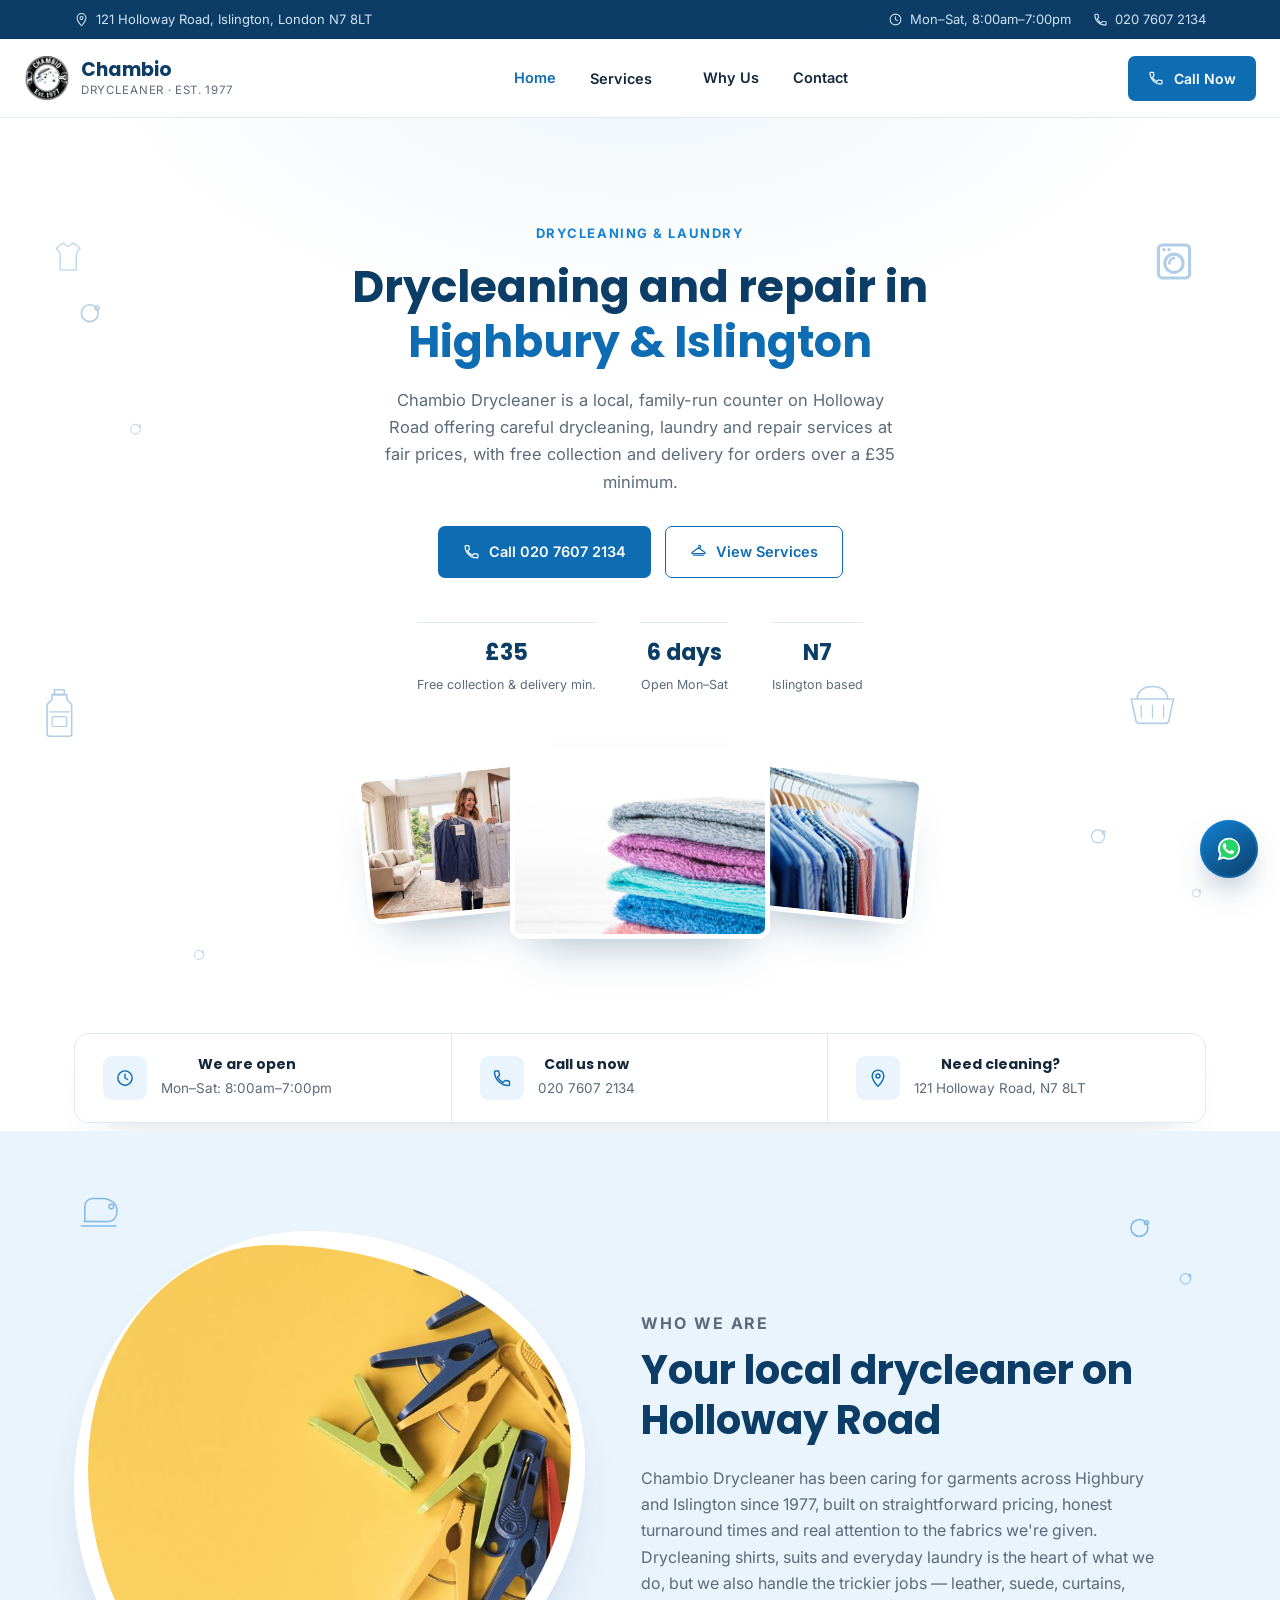
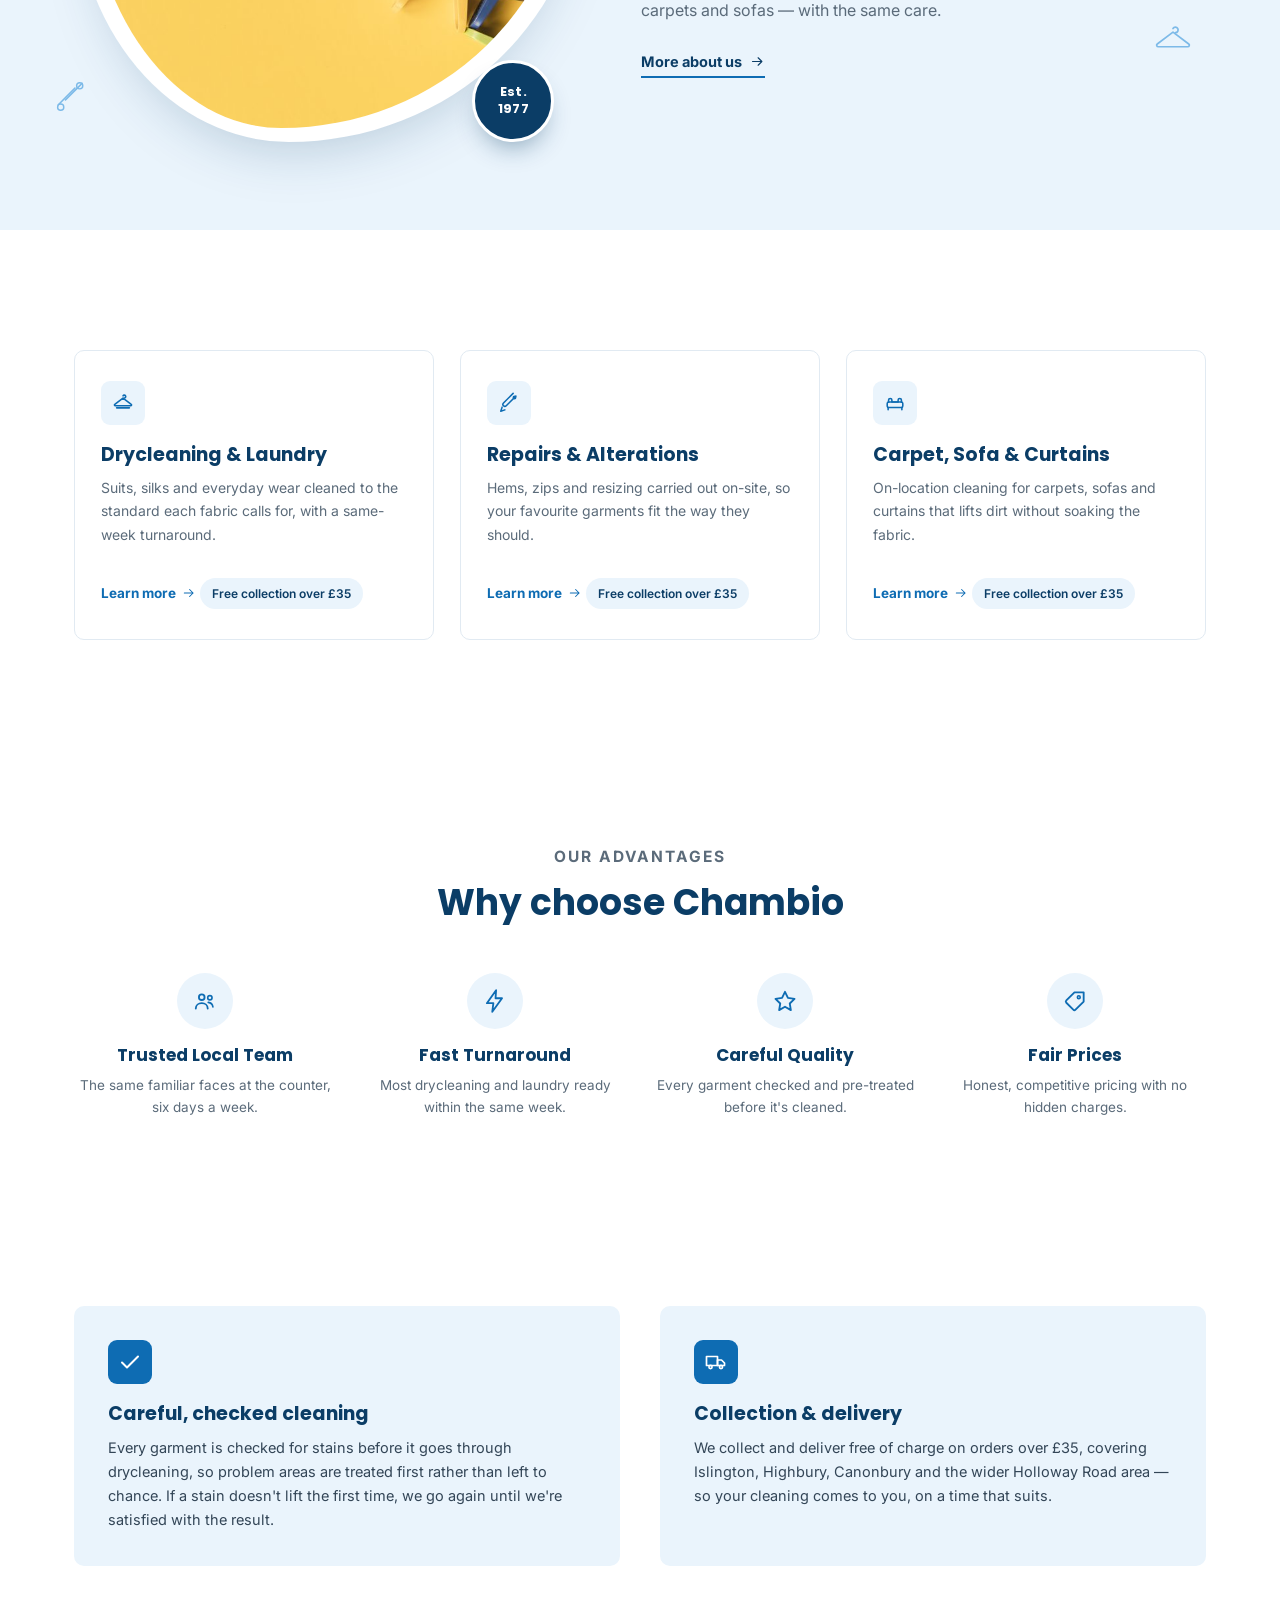
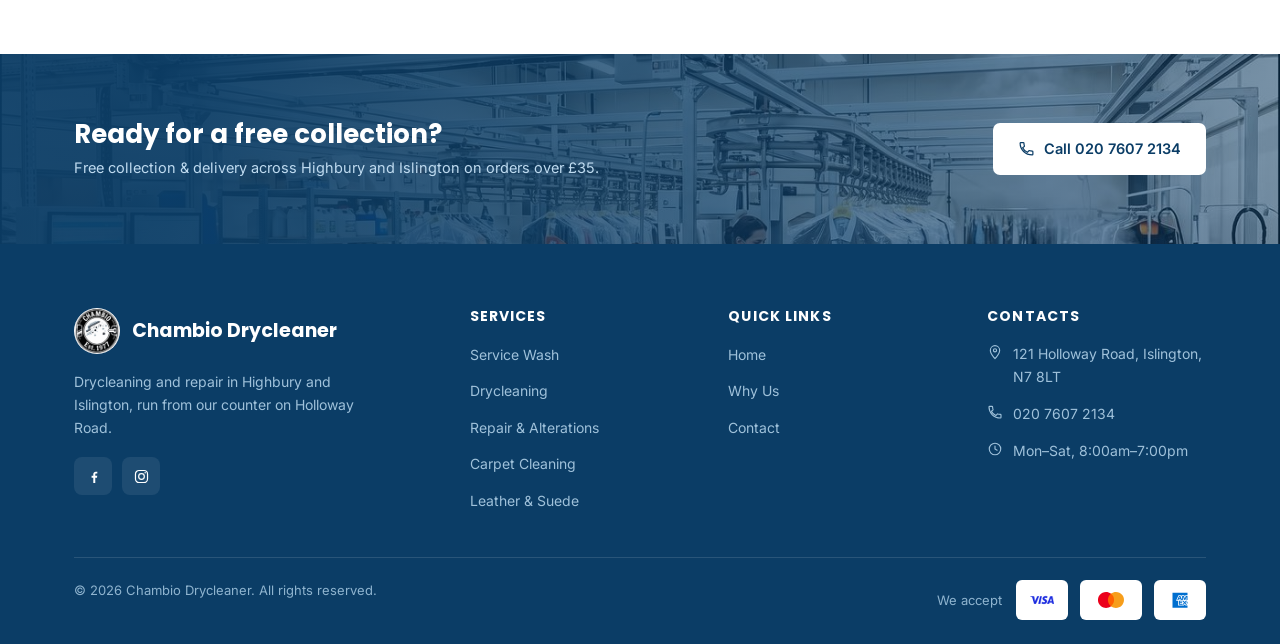
==== index.html @ b4e9386e "Add files via upload" ====
<!DOCTYPE html>
<html lang="en">
<head>
<meta charset="UTF-8">
<meta name="viewport" content="width=device-width, initial-scale=1.0">
<title>Chambio Drycleaner | Drycleaning &amp; Repair in Highbury &amp; Islington</title>
<meta name="description" content="Chambio Drycleaner, 121 Holloway Road, Islington N7. Service wash, drycleaning, repairs, carpet, sofa, curtain, leather &amp; suede cleaning. Free collection &amp; delivery over &pound;35.">
<link rel="canonical" href="index.html">
<link rel="icon" type="image/x-icon" href="favicon.ico">
<link rel="icon" type="image/png" sizes="32x32" href="favicon-32x32.png">
<link rel="icon" type="image/png" sizes="16x16" href="favicon-16x16.png">
<link rel="apple-touch-icon" sizes="180x180" href="apple-touch-icon.png">
<link rel="preconnect" href="https://fonts.googleapis.com">
<link rel="preconnect" href="https://fonts.gstatic.com" crossorigin>
<link href="https://fonts.googleapis.com/css2?family=Poppins:wght@500;600;700&family=Inter:wght@400;500;600;700&display=swap" rel="stylesheet">
<link rel="stylesheet" href="style.css">
</head>
<body>

<!-- Icon sprite definitions -->
<svg width="0" height="0" style="position:absolute">
  <defs>
    <symbol id="ic-phone" viewBox="0 0 24 24"><path d="M6.6 10.8c1.4 2.8 3.8 5.2 6.6 6.6l2.2-2.2c.3-.3.7-.4 1-.2 1.1.4 2.3.6 3.6.6.6 0 1 .4 1 1V20c0 .6-.4 1-1 1C10.4 21 3 13.6 3 4.6c0-.6.4-1 1-1h3.4c.6 0 1 .4 1 1 0 1.3.2 2.5.6 3.6.1.4 0 .8-.2 1L6.6 10.8z" fill="none" stroke="currentColor" stroke-width="1.7" stroke-linejoin="round"/></symbol>
    <symbol id="ic-pin" viewBox="0 0 24 24"><path d="M12 22s7-7.4 7-12.5A7 7 0 0 0 5 9.5C5 14.6 12 22 12 22z" fill="none" stroke="currentColor" stroke-width="1.7" stroke-linejoin="round"/><circle cx="12" cy="9.5" r="2.4" fill="none" stroke="currentColor" stroke-width="1.7"/></symbol>
    <symbol id="ic-clock" viewBox="0 0 24 24"><circle cx="12" cy="12" r="8.6" fill="none" stroke="currentColor" stroke-width="1.7"/><path d="M12 7.5V12l3.2 1.8" fill="none" stroke="currentColor" stroke-width="1.7" stroke-linecap="round" stroke-linejoin="round"/></symbol>
    <symbol id="ic-truck" viewBox="0 0 24 24"><path d="M2.5 6.5h11v9h-11z" fill="none" stroke="currentColor" stroke-width="1.7" stroke-linejoin="round"/><path d="M13.5 10h4l3 3v2.5h-7V10z" fill="none" stroke="currentColor" stroke-width="1.7" stroke-linejoin="round"/><circle cx="6.5" cy="17" r="1.6" fill="none" stroke="currentColor" stroke-width="1.6"/><circle cx="17" cy="17" r="1.6" fill="none" stroke="currentColor" stroke-width="1.6"/></symbol>
    <symbol id="ic-hanger" viewBox="0 0 24 24"><path d="M12 4.2a1.6 1.6 0 1 1 1.4 2.4" fill="none" stroke="currentColor" stroke-width="1.7" stroke-linecap="round"/><path d="M12 6.6 3 13.5c-.7.5-.3 1.6.6 1.6h16.8c.9 0 1.3-1.1.6-1.6L12 6.6z" fill="none" stroke="currentColor" stroke-width="1.7" stroke-linejoin="round"/><path d="M5 17.3h14" stroke="currentColor" stroke-width="1.7" stroke-linecap="round"/></symbol>
    <symbol id="ic-washer" viewBox="0 0 24 24"><rect x="3.5" y="3" width="17" height="18" rx="2.2" fill="none" stroke="currentColor" stroke-width="1.7"/><circle cx="12" cy="13" r="5" fill="none" stroke="currentColor" stroke-width="1.7"/><path d="M9.5 13c0-1.6 1.2-2.8 2.5-2.8" fill="none" stroke="currentColor" stroke-width="1.5" stroke-linecap="round"/><circle cx="6.5" cy="5.6" r=".9" fill="currentColor"/><circle cx="9.3" cy="5.6" r=".9" fill="currentColor"/></symbol>
    <symbol id="ic-needle" viewBox="0 0 24 24"><path d="M19.5 4.5 9 15a2.1 2.1 0 1 1-3-3L16.5 1.5" fill="none" stroke="currentColor" stroke-width="1.7" stroke-linecap="round" stroke-linejoin="round"/><circle cx="18" cy="6" r="1.4" fill="none" stroke="currentColor" stroke-width="1.5"/><path d="M4.5 16.5 3 21l4.5-1.5" fill="none" stroke="currentColor" stroke-width="1.7" stroke-linecap="round" stroke-linejoin="round"/></symbol>
    <symbol id="ic-carpet" viewBox="0 0 24 24"><rect x="3" y="4.5" width="18" height="15" rx="1.5" fill="none" stroke="currentColor" stroke-width="1.7"/><rect x="6" y="7.5" width="12" height="9" rx="1" fill="none" stroke="currentColor" stroke-width="1.4"/><path d="M9 10.5h6M9 13.5h6" stroke="currentColor" stroke-width="1.3" stroke-linecap="round"/></symbol>
    <symbol id="ic-sofa" viewBox="0 0 24 24"><path d="M5 12V8.8a1.8 1.8 0 0 1 3.6 0V11h6.8V8.8a1.8 1.8 0 0 1 3.6 0V12" fill="none" stroke="currentColor" stroke-width="1.7" stroke-linejoin="round"/><rect x="3.5" y="11" width="17" height="6" rx="1.6" fill="none" stroke="currentColor" stroke-width="1.7"/><path d="M4.5 17v2.3M19.5 17v2.3" stroke="currentColor" stroke-width="1.7" stroke-linecap="round"/></symbol>
    <symbol id="ic-jacket" viewBox="0 0 24 24"><path d="M9 3.5 12 5l3-1.5 4 3-2 2.5V20H8V9L6 6.5l3-3z" fill="none" stroke="currentColor" stroke-width="1.7" stroke-linejoin="round"/><path d="M12 5v15" stroke="currentColor" stroke-width="1.3"/></symbol>
    <symbol id="ic-team" viewBox="0 0 24 24"><circle cx="9" cy="8.5" r="2.6" fill="none" stroke="currentColor" stroke-width="1.7"/><path d="M3.5 19c0-3 2.5-5 5.5-5s5.5 2 5.5 5" fill="none" stroke="currentColor" stroke-width="1.7" stroke-linecap="round"/><circle cx="16.5" cy="9" r="2" fill="none" stroke="currentColor" stroke-width="1.5"/><path d="M15 13.3c2.4.3 4 1.9 4.3 4.2" fill="none" stroke="currentColor" stroke-width="1.5" stroke-linecap="round"/></symbol>
    <symbol id="ic-bolt" viewBox="0 0 24 24"><path d="M13 2 4.5 14h6l-1 8L18.5 9.5h-6L13 2z" fill="none" stroke="currentColor" stroke-width="1.7" stroke-linejoin="round"/></symbol>
    <symbol id="ic-star" viewBox="0 0 24 24"><path d="M12 3.5l2.7 5.6 6.1.9-4.4 4.3 1 6.1L12 17.3l-5.4 3.1 1-6.1-4.4-4.3 6.1-.9L12 3.5z" fill="none" stroke="currentColor" stroke-width="1.7" stroke-linejoin="round"/></symbol>
    <symbol id="ic-tag" viewBox="0 0 24 24"><path d="M20 12.5 12.5 20a1.5 1.5 0 0 1-2.1 0l-6.4-6.4a1.5 1.5 0 0 1 0-2.1L11.5 4H20v8.5z" fill="none" stroke="currentColor" stroke-width="1.7" stroke-linejoin="round"/><circle cx="15.5" cy="8.5" r="1.3" fill="none" stroke="currentColor" stroke-width="1.5"/></symbol>
    <symbol id="ic-mail" viewBox="0 0 24 24"><rect x="3" y="5" width="18" height="14" rx="2" fill="none" stroke="currentColor" stroke-width="1.7"/><path d="M4 6.5l8 6.5 8-6.5" fill="none" stroke="currentColor" stroke-width="1.7" stroke-linejoin="round"/></symbol>
    <symbol id="ic-fb" viewBox="0 0 24 24"><path d="M14.5 21v-7.2h2.4l.4-2.8h-2.8V9.2c0-.8.2-1.4 1.4-1.4h1.5V5.3c-.3 0-1.1-.1-2.1-.1-2.1 0-3.6 1.3-3.6 3.7v2.1H9.3v2.8h2.4V21h2.8z" fill="currentColor"/></symbol>
    <symbol id="ic-ig" viewBox="0 0 24 24"><rect x="3.5" y="3.5" width="17" height="17" rx="5" fill="none" stroke="currentColor" stroke-width="1.7"/><circle cx="12" cy="12" r="4" fill="none" stroke="currentColor" stroke-width="1.7"/><circle cx="17.2" cy="6.8" r="1.1" fill="currentColor"/></symbol>
    <symbol id="ic-check" viewBox="0 0 24 24"><path d="M4 12.5l5 5 11-11" fill="none" stroke="currentColor" stroke-width="2" stroke-linecap="round" stroke-linejoin="round"/></symbol>
    <symbol id="ic-arrow" viewBox="0 0 24 24"><path d="M4 12h15M13 6l6 6-6 6" fill="none" stroke="currentColor" stroke-width="1.8" stroke-linecap="round" stroke-linejoin="round"/></symbol>
    <symbol id="ic-card" viewBox="0 0 24 24"><rect x="2.5" y="5.5" width="19" height="13" rx="2" fill="none" stroke="currentColor" stroke-width="1.7"/><path d="M2.5 9.5h19" stroke="currentColor" stroke-width="1.7"/></symbol>
    <symbol id="doodle-iron" viewBox="0 0 40 40"><path d="M6 30h22c4 0 7-4 7-9 0-6-5-11-13-11H14c-4 0-7 3-7 7v13z" fill="none" stroke="currentColor" stroke-width="1.3"/><circle cx="30" cy="17" r="2" fill="none" stroke="currentColor" stroke-width="1.3"/><path d="M4 34h30" stroke="currentColor" stroke-width="1.3" stroke-linecap="round"/></symbol>
    <symbol id="doodle-bubble" viewBox="0 0 20 20"><circle cx="10" cy="10" r="6.5" fill="none" stroke="currentColor" stroke-width="1.2"/><circle cx="15.5" cy="6" r="1.6" fill="none" stroke="currentColor" stroke-width="1.1"/></symbol>
    <symbol id="doodle-hanger" viewBox="0 0 32 32"><path d="M16 6.2a2.1 2.1 0 1 1 1.9 3.2" fill="none" stroke="currentColor" stroke-width="1.3" stroke-linecap="round"/><path d="M16 9 4 18c-.9.7-.4 2.1.8 2.1h22.4c1.2 0 1.7-1.4.8-2.1L16 9z" fill="none" stroke="currentColor" stroke-width="1.3" stroke-linejoin="round"/></symbol>
    <symbol id="doodle-scissor" viewBox="0 0 32 32"><path d="M26 6 12 20" fill="none" stroke="currentColor" stroke-width="1.3" stroke-linecap="round"/><path d="M6 24 20 10" fill="none" stroke="currentColor" stroke-width="1.3" stroke-linecap="round"/><circle cx="8" cy="26" r="2.6" fill="none" stroke="currentColor" stroke-width="1.2"/><circle cx="24" cy="8" r="2.6" fill="none" stroke="currentColor" stroke-width="1.2"/></symbol>
    <symbol id="doodle-detergent" viewBox="0 0 34 44"><path d="M11 8h12v4l4 4v24a2 2 0 0 1-2 2H9a2 2 0 0 1-2-2V16l4-4V8z" fill="none" stroke="currentColor" stroke-width="1.3" stroke-linejoin="round"/><path d="M13 4h8v4h-8z" fill="none" stroke="currentColor" stroke-width="1.3" stroke-linejoin="round"/><path d="M9 22h16" stroke="currentColor" stroke-width="1" stroke-linecap="round"/><rect x="11" y="26" width="12" height="8" rx="1.4" fill="none" stroke="currentColor" stroke-width="1"/></symbol>
    <symbol id="doodle-basket" viewBox="0 0 44 34"><path d="M4 12h36l-4 18.4a3 3 0 0 1-3 2.4H11a3 3 0 0 1-3-2.4L4 12z" fill="none" stroke="currentColor" stroke-width="1.3" stroke-linejoin="round"/><path d="M9 12c0-6.5 5.5-10.5 13-10.5S35 5.5 35 12" fill="none" stroke="currentColor" stroke-width="1.3"/><path d="M12.5 17.5v10.5M22 17.5v10.5M31.5 17.5v10.5" stroke="currentColor" stroke-width="1" stroke-linecap="round"/></symbol>
    <symbol id="doodle-shirt" viewBox="0 0 40 40"><path d="M14 4 20 8.5 26 4 34 10.5 29.5 16.5V36h-19V16.5L6 10.5 14 4z" fill="none" stroke="currentColor" stroke-width="1.3" stroke-linejoin="round"/></symbol>
  </defs>
</svg>

<div class="topbar">
  <div class="wrap">
    <div class="topbar-item">
      <svg width="15" height="15"><use href="#ic-pin"/></svg>
      <span>121 Holloway Road, Islington, London N7 8LT</span>
    </div>
    <div class="topbar-right">
      <div class="topbar-item"><svg width="15" height="15"><use href="#ic-clock"/></svg><span>Mon&ndash;Sat, 8:00am&ndash;7:00pm</span></div>
      <a class="topbar-item" href="tel:02076072134"><svg width="15" height="15"><use href="#ic-phone"/></svg><span>020 7607 2134</span></a>
    </div>
  </div>
</div>

<header>
  <div class="nav">
    <a class="brand" href="index.html">
      <span class="brand-mark"><img src="logo.png" alt="Chambio Drycleaner logo"></span>
      <span class="brand-text">
        <span class="brand-name" style="display:block;">Chambio</span>
        <span class="brand-sub">DRYCLEANER &middot; EST. 1977</span>
      </span>
    </a>

    <nav class="menu" id="navMenu">
      <a href="index.html" class="active">Home</a>
      <div class="dropdown">
        <button type="button" aria-expanded="false">Services <svg width="12" height="12"><use href="#ic-arrow" transform="rotate(90 12 12)"/></svg></button>
        <div class="dropdown-menu">
          <a href="services.html#service-wash">Service Wash</a>
          <a href="services.html#drycleaning">Drycleaning</a>
          <a href="services.html#repair-alterations">Repair &amp; Alterations</a>
          <a href="services.html#carpet-cleaning">Carpet Cleaning</a>
          <a href="services.html#sofa-curtain">Sofa &amp; Curtain Cleaning</a>
          <a href="services.html#leather-suede">Leather &amp; Suede</a>
        </div>
      </div>
      <a href="about.html">Why Us</a>
      <a href="contact.html">Contact</a>
    </nav>

    <a class="header-cta" href="tel:02076072134">
      <svg width="16" height="16"><use href="#ic-phone"/></svg>
      Call Now
    </a>
    <button class="burger" id="burger" aria-label="Toggle menu" aria-expanded="false">
      <svg width="26" height="26"><use href="#ic-arrow" transform="rotate(90 12 12)"/></svg>
    </button>
  </div>
</header>

<main id="top">

  <!-- HERO -->
  <section class="hero" id="heroSection">
    <svg class="hero-doodles" width="100%" height="100%" xmlns="http://www.w3.org/2000/svg">
      <use href="#doodle-bubble" x="6%" y="18%" width="26" height="26"/>
      <use href="#doodle-bubble" x="10%" y="30%" width="15" height="15"/>
      <use href="#doodle-detergent" x="3%" y="56%" width="42" height="54"/>
      <use href="#ic-washer" x="90%" y="12%" width="44" height="44"/>
      <use href="#doodle-basket" x="88%" y="56%" width="52" height="40"/>
      <use href="#doodle-shirt" x="4%" y="12%" width="34" height="34"/>
      <use href="#doodle-bubble" x="85%" y="70%" width="20" height="20"/>
      <use href="#doodle-bubble" x="93%" y="76%" width="12" height="12"/>
      <use href="#doodle-bubble" x="15%" y="82%" width="14" height="14"/>
    </svg>
    <div class="bubble-layer" id="bubbleLayer"></div>
    <div class="wrap">
      <div class="hero-center">
        <p class="eyebrow">Drycleaning &amp; Laundry</p>
        <h1>Drycleaning and repair in <span>Highbury &amp; Islington</span></h1>
        <p class="lead">Chambio Drycleaner is a local, family-run counter on Holloway Road offering careful drycleaning, laundry and repair services at fair prices, with free collection and delivery for orders over a &pound;35 minimum.</p>
        <div class="hero-ctas">
          <a class="btn btn-primary" href="tel:02076072134"><svg width="17" height="17"><use href="#ic-phone"/></svg>Call 020 7607 2134</a>
          <a class="btn btn-outline" href="services.html"><svg width="17" height="17"><use href="#ic-hanger"/></svg>View Services</a>
        </div>
        <div class="hero-stat-row">
          <div class="hero-stat"><b>&pound;35</b><span>Free collection &amp; delivery min.</span></div>
          <div class="hero-stat"><b>6 days</b><span>Open Mon&ndash;Sat</span></div>
          <div class="hero-stat"><b>N7</b><span>Islington based</span></div>
        </div>
      </div>

      <div class="hero-photo-strip">
        <div class="hero-photo small"><img src="doorstep-delivery.jpg" alt="Freshly pressed garments delivered to a customer's door" loading="lazy"></div>
        <div class="hero-photo main"><img src="towels-fresh.jpg" alt="Freshly cleaned towels, folded and ready for delivery" loading="eager"></div>
        <div class="hero-photo small"><img src="shirts-rack.jpg" alt="Pressed shirts hanging after drycleaning" loading="lazy"></div>
      </div>

      <div class="info-strip">
        <div class="info-item">
          <span class="info-icon"><svg width="20" height="20"><use href="#ic-clock"/></svg></span>
          <div><h4>We are open</h4><p>Mon&ndash;Sat: 8:00am&ndash;7:00pm</p></div>
        </div>
        <div class="info-item">
          <span class="info-icon"><svg width="20" height="20"><use href="#ic-phone"/></svg></span>
          <div><h4>Call us now</h4><p><a href="tel:02076072134">020 7607 2134</a></p></div>
        </div>
        <div class="info-item">
          <span class="info-icon"><svg width="20" height="20"><use href="#ic-pin"/></svg></span>
          <div><h4>Need cleaning?</h4><p>121 Holloway Road, N7 8LT</p></div>
        </div>
      </div>
    </div>
  </section>

  <!-- WHO WE ARE -->
  <section class="about">
    <svg class="about-doodles" width="100%" height="100%" xmlns="http://www.w3.org/2000/svg" style="color:var(--blue-mid);">
      <use href="#doodle-iron" x="6%" y="8%" width="46" height="46"/>
      <use href="#doodle-bubble" x="88%" y="12%" width="26" height="26"/>
      <use href="#doodle-bubble" x="92%" y="20%" width="16" height="16"/>
      <use href="#doodle-hanger" x="90%" y="70%" width="42" height="42"/>
      <use href="#doodle-scissor" x="4%" y="78%" width="38" height="38"/>
      <use href="#doodle-bubble" x="10%" y="55%" width="14" height="14"/>
    </svg>
    <div class="wrap">
      <div class="about-grid">
        <div class="about-blob">
          <img src="clothespins.jpg" alt="Freshly pressed shirts on hangers at Chambio Drycleaner" loading="lazy">
          <span class="est-badge">Est.<br>1977</span>
        </div>
        <div class="about-copy">
          <p class="eyebrow">Who We Are</p>
          <h2>Your local drycleaner on Holloway Road</h2>
          <p>Chambio Drycleaner has been caring for garments across Highbury and Islington since 1977, built on straightforward pricing, honest turnaround times and real attention to the fabrics we're given. Drycleaning shirts, suits and everyday laundry is the heart of what we do, but we also handle the trickier jobs &mdash; leather, suede, curtains, carpets and sofas &mdash; with the same care.</p>
          <a class="link-arrow" href="about.html">More about us <svg width="15" height="15"><use href="#ic-arrow"/></svg></a>
        </div>
      </div>
    </div>
  </section>

  <!-- FEATURED -->
  <section class="featured" style="padding-top:120px;">
    <div class="wrap">
      <div class="featured-grid">
        <div class="feature-panel">
          <span class="info-icon"><svg width="22" height="22"><use href="#ic-hanger"/></svg></span>
          <h3>Drycleaning &amp; Laundry</h3>
          <p>Suits, silks and everyday wear cleaned to the standard each fabric calls for, with a same-week turnaround.</p>
          <a class="link" href="services.html#drycleaning">Learn more <svg width="14" height="14"><use href="#ic-arrow"/></svg></a>
          <span class="badge">Free collection over &pound;35</span>
        </div>
        <div class="feature-panel">
          <span class="info-icon"><svg width="22" height="22"><use href="#ic-needle"/></svg></span>
          <h3>Repairs &amp; Alterations</h3>
          <p>Hems, zips and resizing carried out on-site, so your favourite garments fit the way they should.</p>
          <a class="link" href="services.html#repair-alterations">Learn more <svg width="14" height="14"><use href="#ic-arrow"/></svg></a>
          <span class="badge">Free collection over &pound;35</span>
        </div>
        <div class="feature-panel">
          <span class="info-icon"><svg width="22" height="22"><use href="#ic-sofa"/></svg></span>
          <h3>Carpet, Sofa &amp; Curtains</h3>
          <p>On-location cleaning for carpets, sofas and curtains that lifts dirt without soaking the fabric.</p>
          <a class="link" href="services.html#carpet-cleaning">Learn more <svg width="14" height="14"><use href="#ic-arrow"/></svg></a>
          <span class="badge">Free collection over &pound;35</span>
        </div>
      </div>
    </div>
  </section>

  <!-- WHY (teaser) -->
  <section id="why">
    <div class="wrap">
      <div class="section-head">
        <p class="eyebrow" style="text-align:center;">Our Advantages</p>
        <h2>Why choose Chambio</h2>
      </div>
      <div class="why-grid">
        <div class="why-item">
          <span class="info-icon"><svg width="26" height="26" style="color:var(--blue);"><use href="#ic-team"/></svg></span>
          <h3>Trusted Local Team</h3>
          <p>The same familiar faces at the counter, six days a week.</p>
        </div>
        <div class="why-item">
          <span class="info-icon"><svg width="26" height="26" style="color:var(--blue);"><use href="#ic-bolt"/></svg></span>
          <h3>Fast Turnaround</h3>
          <p>Most drycleaning and laundry ready within the same week.</p>
        </div>
        <div class="why-item">
          <span class="info-icon"><svg width="26" height="26" style="color:var(--blue);"><use href="#ic-star"/></svg></span>
          <h3>Careful Quality</h3>
          <p>Every garment checked and pre-treated before it's cleaned.</p>
        </div>
        <div class="why-item">
          <span class="info-icon"><svg width="26" height="26" style="color:var(--blue);"><use href="#ic-tag"/></svg></span>
          <h3>Fair Prices</h3>
          <p>Honest, competitive pricing with no hidden charges.</p>
        </div>
      </div>
    </div>
  </section>

  <!-- EXPLAIN -->
  <section class="explain">
    <div class="wrap">
      <div class="explain-grid">
        <div class="explain-card">
          <span class="info-icon"><svg width="24" height="24"><use href="#ic-check"/></svg></span>
          <h3>Careful, checked cleaning</h3>
          <p>Every garment is checked for stains before it goes through drycleaning, so problem areas are treated first rather than left to chance. If a stain doesn't lift the first time, we go again until we're satisfied with the result.</p>
        </div>
        <div class="explain-card">
          <span class="info-icon"><svg width="24" height="24"><use href="#ic-truck"/></svg></span>
          <h3>Collection &amp; delivery</h3>
          <p>We collect and deliver free of charge on orders over &pound;35, covering Islington, Highbury, Canonbury and the wider Holloway Road area &mdash; so your cleaning comes to you, on a time that suits.</p>
        </div>
      </div>
    </div>
  </section>

  <section style="padding:0;">
    <div class="cta-band">
      <div class="bg-photo"></div>
      <div class="bg-overlay"></div>
      <div class="wrap">
        <div>
          <h2>Ready for a free collection?</h2>
          <p>Free collection &amp; delivery across Highbury and Islington on orders over &pound;35.</p>
        </div>
        <a class="btn btn-primary" href="tel:02076072134"><svg width="17" height="17"><use href="#ic-phone"/></svg>Call 020 7607 2134</a>
      </div>
    </div>
  </section>


</main>

<footer>
  <div class="wrap">
    <div class="foot-grid">
      <div>
        <div class="foot-brand">
          <span class="brand-mark"><img src="logo.png" alt="Chambio Drycleaner logo"></span>
          <span class="brand-name">Chambio Drycleaner</span>
        </div>
        <p>Drycleaning and repair in Highbury and Islington, run from our counter on Holloway Road.</p>
        <div class="social-row">
          <a href="#" aria-label="Facebook"><svg width="17" height="17"><use href="#ic-fb"/></svg></a>
          <a href="#" aria-label="Instagram"><svg width="17" height="17"><use href="#ic-ig"/></svg></a>
        </div>
      </div>
      <div>
        <h4>Services</h4>
        <ul>
          <li><a href="services.html#service-wash">Service Wash</a></li>
          <li><a href="services.html#drycleaning">Drycleaning</a></li>
          <li><a href="services.html#repair-alterations">Repair &amp; Alterations</a></li>
          <li><a href="services.html#carpet-cleaning">Carpet Cleaning</a></li>
          <li><a href="services.html#leather-suede">Leather &amp; Suede</a></li>
        </ul>
      </div>
      <div>
        <h4>Quick Links</h4>
        <ul>
          <li><a href="index.html">Home</a></li>
          <li><a href="about.html">Why Us</a></li>
          <li><a href="contact.html">Contact</a></li>
        </ul>
      </div>
      <div>
        <h4>Contacts</h4>
        <div class="foot-contact-row">
          <svg width="16" height="16"><use href="#ic-pin"/></svg>
          <span>121 Holloway Road, Islington, N7 8LT</span>
        </div>
        <div class="foot-contact-row">
          <svg width="16" height="16"><use href="#ic-phone"/></svg>
          <span>020 7607 2134</span>
        </div>
        <div class="foot-contact-row">
          <svg width="16" height="16"><use href="#ic-clock"/></svg>
          <span>Mon&ndash;Sat, 8:00am&ndash;7:00pm</span>
        </div>
      </div>
    </div>
    <div class="foot-bottom">
      <span>&copy; <span id="year"></span> Chambio Drycleaner. All rights reserved.</span>
      <div class="cards-accepted">
        <span class="label">We accept</span>
        <span class="card-logo"><img src="visa.png" alt="Visa"></span>
        <span class="card-logo"><img src="mastercard.svg" alt="Mastercard"></span>
        <span class="card-logo"><img src="amex.svg" alt="American Express"></span>
      </div>
    </div>
  </div>
</footer>

<script>
  document.getElementById('year').textContent = new Date().getFullYear();

  const burger = document.getElementById('burger');
  const navMenu = document.getElementById('navMenu');
  burger.addEventListener('click', () => {
    const isOpen = navMenu.classList.toggle('open');
    burger.setAttribute('aria-expanded', isOpen);
  });

  document.querySelectorAll('.dropdown > button').forEach(btn => {
    btn.addEventListener('click', () => {
      const parent = btn.closest('.dropdown');
      const isOpen = parent.classList.toggle('open');
      btn.setAttribute('aria-expanded', isOpen);
    });
  });

  navMenu.querySelectorAll('a').forEach(a => a.addEventListener('click', () => {
    navMenu.classList.remove('open');
    burger.setAttribute('aria-expanded', false);
  }));
</script>

<div class="wa-widget">
  <span class="wa-tooltip">Chat with us on WhatsApp</span>
  <a class="wa-btn" href="https://wa.me/447863146738" target="_blank" rel="noopener" aria-label="Chat with Chambio Drycleaners on WhatsApp">
    <svg viewBox="0 0 32 32" fill="none" xmlns="http://www.w3.org/2000/svg">
      <path d="M16.004 3C9.06 3 3.42 8.64 3.42 15.58c0 2.35.65 4.55 1.78 6.44L3 29l7.15-2.15a12.5 12.5 0 0 0 5.85 1.46h.01c6.94 0 12.58-5.64 12.58-12.58C28.6 8.79 22.96 3 16.004 3Z" fill="#fff"/>
      <path d="M16.004 4.9c5.9 0 10.68 4.78 10.68 10.68 0 5.9-4.78 10.68-10.68 10.68a10.6 10.6 0 0 1-5.44-1.5l-.39-.23-3.9 1.18 1.14-3.87-.25-.4a10.63 10.63 0 0 1-1.64-5.66c0-5.9 4.78-10.68 10.68-10.68Z" fill="#25D366"/>
      <path d="M12.1 9.98c-.24-.53-.5-.54-.73-.55l-.62-.01c-.22 0-.57.08-.87.4-.3.32-1.13 1.11-1.13 2.7 0 1.6 1.16 3.14 1.32 3.36.16.22 2.24 3.6 5.54 4.9 2.74 1.08 3.3.87 3.89.81.6-.06 1.93-.79 2.2-1.55.27-.76.27-1.42.19-1.55-.08-.14-.29-.22-.6-.38-.32-.16-1.93-.95-2.23-1.06-.3-.11-.52-.16-.73.16-.22.32-.84 1.06-1.03 1.28-.19.22-.38.24-.7.08-.32-.16-1.35-.5-2.57-1.58-.95-.85-1.59-1.9-1.78-2.22-.19-.32-.02-.5.14-.66.14-.14.32-.38.48-.57.16-.19.21-.32.32-.54.11-.22.05-.4-.03-.56-.08-.16-.71-1.77-1-2.42Z" fill="#fff"/>
    </svg>
  </a>
</div>

<script>
  /* Hero bubble trail on mouse movement */
  (function(){
    const hero = document.getElementById('heroSection');
    const layer = document.getElementById('bubbleLayer');
    if (!hero || !layer) return;
    const reduceMotion = window.matchMedia('(prefers-reduced-motion: reduce)').matches;
    if (reduceMotion) return;

    let lastSpawn = 0;
    const minGap = 55; // ms between bubbles

    function spawnBubble(x, y){
      const b = document.createElement('span');
      b.className = 'bubble';
      const size = 8 + Math.random() * 20;
      b.style.width = size + 'px';
      b.style.height = size + 'px';
      b.style.left = (x - size / 2) + 'px';
      b.style.top = (y - size / 2) + 'px';
      b.style.setProperty('--drift', (Math.random() * 70 - 35) + 'px');
      layer.appendChild(b);
      setTimeout(() => b.remove(), 1750);
    }

    function handleMove(clientX, clientY){
      const now = performance.now();
      if (now - lastSpawn < minGap) return;
      lastSpawn = now;
      const rect = hero.getBoundingClientRect();
      const x = clientX - rect.left;
      const y = clientY - rect.top;
      if (x < 0 || y < 0 || x > rect.width || y > rect.height) return;
      spawnBubble(x, y);
    }

    hero.addEventListener('mousemove', (e) => handleMove(e.clientX, e.clientY));
    hero.addEventListener('touchmove', (e) => {
      if (e.touches && e.touches[0]){
        handleMove(e.touches[0].clientX, e.touches[0].clientY);
      }
    }, { passive: true });
  })();
</script>

</body>
</html>
---- style.css ----
:root{
    --blue-dark:#0B3D66;
    --blue:#0E6CB3;
    --blue-mid:#1382D6;
    --blue-pale:#EAF4FC;
    --blue-pale-2:#DCEEFA;
    --navy-text:#14283B;
    --grey-text:#5B6B7A;
    --white:#FFFFFF;
    --border:#E1EAF2;
    --radius:10px;
    --max:1180px;
  }
  *{box-sizing:border-box;}
  html{scroll-behavior:smooth; overflow-x:hidden;}
  body{
    margin:0;
    width:100%;
    overflow-x:hidden;
    background:var(--white);
    color:var(--navy-text);
    font-family:'Inter', sans-serif;
    font-size:15.5px;
    line-height:1.65;
  }
  h1,h2,h3,h4{
    font-family:'Poppins', sans-serif;
    margin:0;
    color:var(--blue-dark);
    line-height:1.25;
  }
  a{color:inherit;text-decoration:none;}
  img{max-width:100%;display:block;}
  .wrap{max-width:var(--max);margin:0 auto;padding:0 24px;}
  svg{display:block;}
  :focus-visible{outline:2px solid var(--blue-mid); outline-offset:2px;}
  .eyebrow{
    font-size:13px;
    letter-spacing:.12em;
    text-transform:uppercase;
    color:var(--blue-mid);
    font-weight:700;
    margin-bottom:10px;
  }

  /* ---------- Topbar ---------- */
  .topbar{
    background:var(--blue-dark);
    color:#CFE3F4;
    font-size:13px;
  }
  .topbar .wrap{
    display:flex; justify-content:space-between; align-items:center;
    padding:9px 24px;
    flex-wrap:wrap;
    gap:6px;
  }
  .topbar-item{display:flex; align-items:center; gap:7px;}
  .topbar a:hover{color:#fff;}
  .topbar-right{display:flex; gap:22px; flex-wrap:wrap;}

  /* ---------- Header ---------- */
  header{
    background:var(--white);
    border-bottom:1px solid var(--border);
    position:sticky; top:0; z-index:60;
  }
  .nav{
    display:flex; align-items:center; justify-content:space-between;
    padding:16px 24px;
  }
  .brand{display:flex; align-items:center; gap:11px;}
  .brand-mark{
    width:46px;height:46px;
    background:var(--blue);
    border-radius:50%;
    display:flex;align-items:center;justify-content:center;
    color:#fff;
    flex-shrink:0;
    overflow:hidden;
  }
  .brand-mark img{width:100%;height:100%;object-fit:cover;display:block;}
  .brand-text{line-height:1.15;}
  .brand-name{font-family:'Poppins',sans-serif; font-weight:700; font-size:19px; color:var(--blue-dark);}
  .brand-sub{font-size:11.5px; color:var(--grey-text); letter-spacing:.06em;}

  nav.menu{display:flex; gap:2px; align-items:center;}
  nav.menu > a, .dropdown > button{
    font-size:14.5px; font-weight:600; color:var(--navy-text);
    padding:10px 16px; border-radius:6px;
    background:none; border:none; cursor:pointer;
    display:flex; align-items:center; gap:5px;
    font-family:'Inter',sans-serif;
  }
  nav.menu > a:hover, .dropdown > button:hover{background:var(--blue-pale); color:var(--blue);}
  .dropdown{position:relative;}
  .dropdown:hover .dropdown-menu, .dropdown:focus-within .dropdown-menu{
    display:block;
  }
  .dropdown-menu{
    display:none;
    position:absolute; top:100%; left:0;
    background:var(--white); border:1px solid var(--border); border-radius:8px;
    box-shadow:0 16px 32px -12px rgba(11,61,102,.18);
    min-width:230px; padding:8px; z-index:70;
  }
  .dropdown-menu a{
    display:block; padding:9px 12px; border-radius:6px; font-size:14px; color:var(--navy-text);
  }
  .dropdown-menu a:hover{background:var(--blue-pale); color:var(--blue);}

  .header-cta{
    display:flex; align-items:center; gap:10px;
    background:var(--blue); color:#fff;
    padding:11px 20px; border-radius:7px;
    font-size:14px; font-weight:600;
  }
  .header-cta:hover{background:var(--blue-dark);}
  .burger{display:none; background:none; border:none; cursor:pointer;}

  /* ---------- Hero ---------- */
  .hero{
    position:relative;
    background:
      radial-gradient(900px 480px at 50% -8%, rgba(14,108,179,.07), transparent 62%),
      var(--white);
    color:var(--navy-text);
    padding:92px 0 46px;
    overflow:hidden;
    text-align:center;
  }
  .hero-doodles{
    position:absolute; inset:0;
    color:var(--blue); opacity:.32;
    pointer-events:none;
  }
  .bubble-layer{
    position:absolute; inset:0;
    overflow:hidden;
    pointer-events:none;
    z-index:2;
  }
  .bubble{
    position:absolute;
    border-radius:50%;
    background:radial-gradient(circle at 30% 28%, rgba(255,255,255,.95), rgba(14,108,179,.45) 55%, rgba(14,108,179,.08) 100%);
    border:1px solid rgba(14,108,179,.4);
    animation:bubble-float 1.7s ease-out forwards;
  }
  @keyframes bubble-float{
    0%{ transform:translate(0,0) scale(.5); opacity:0; }
    12%{ opacity:.85; }
    100%{ transform:translate(var(--drift,0px), -130px) scale(1.15); opacity:0; }
  }
  .hero-center{position:relative; z-index:1; max-width:680px; margin:0 auto;}
  .hero .eyebrow{color:var(--blue-mid);}
  .hero h1{
    font-size:clamp(30px,4vw,44px);
    font-weight:700;
    margin:14px 0 18px;
    color:var(--blue-dark);
  }
  .hero h1 span{color:var(--blue);}
  .hero p.lead{
    font-size:16.5px; color:var(--grey-text); max-width:52ch; margin:0 auto 30px;
  }
  .hero-ctas{display:flex; gap:14px; flex-wrap:wrap; justify-content:center; margin-bottom:44px; position:relative; z-index:1;}
  .btn{
    display:inline-flex; align-items:center; gap:9px;
    padding:13px 24px;
    font-size:14.5px; font-weight:600;
    border-radius:7px; border:1.5px solid transparent;
    cursor:pointer; font-family:'Inter',sans-serif;
  }
  .btn-primary{background:var(--blue); color:#fff;}
  .btn-primary:hover{background:var(--blue-dark);}
  .btn-outline{border-color:var(--blue); color:var(--blue); background:#fff;}
  .btn-outline:hover{background:var(--blue-pale);}

  .hero-stat-row{
    display:flex; gap:44px; justify-content:center; flex-wrap:wrap;
    position:relative; z-index:1; margin-bottom:52px;
  }
  .hero-stat{border-top:1px solid var(--border); padding-top:12px; min-width:88px;}
  .hero-stat b{display:block; font-family:'Poppins',sans-serif; font-size:22px; color:var(--blue-dark);}
  .hero-stat span{font-size:12.5px; color:var(--grey-text);}

  .hero-photo-strip{
    position:relative; z-index:1;
    display:flex; align-items:flex-end; justify-content:center;
  }
  .hero-photo{
    border:5px solid #fff; border-radius:12px; overflow:hidden;
    box-shadow:0 24px 46px -24px rgba(11,61,102,.4);
    background:#fff;
  }
  .hero-photo img{display:block; width:100%; height:100%; object-fit:cover;}
  .hero-photo.main{width:260px; height:190px; z-index:2; margin:0 -20px;}
  .hero-photo.small{width:168px; height:148px; margin-bottom:22px;}
  .hero-photo.small:first-child{transform:rotate(-6deg);}
  .hero-photo.small:last-child{transform:rotate(6deg);}

  /* info strip */
  .info-strip{
    margin-top:56px;
    background:var(--white);
    border:1px solid var(--border);
    border-radius:14px;
    box-shadow:0 20px 40px -28px rgba(11,61,102,.25);
    display:grid;
    grid-template-columns:repeat(3,1fr);
    position:relative;
    top:0;
    transform:translateY(38px);
  }
  .info-item{
    display:flex; gap:14px; align-items:center;
    padding:22px 28px;
    border-right:1px solid var(--border);
  }
  .info-item:last-child{border-right:none;}
  .info-icon{
    width:44px;height:44px; flex-shrink:0;
    background:var(--blue-pale);
    border-radius:9px;
    display:flex;align-items:center;justify-content:center;
    color:var(--blue);
  }
  .info-item h4{font-size:14px; margin-bottom:4px; color:var(--navy-text);}
  .info-item p{margin:0; font-size:13.5px; color:var(--grey-text);}


  section{padding:100px 0 88px;}
  .section-head{max-width:640px; margin:0 auto 48px; text-align:center;}
  .section-head.left{margin:0 0 48px; text-align:left;}
  .section-head h2{font-size:clamp(26px,3.2vw,36px); margin-bottom:14px; font-weight:700;}
  .section-head p{color:var(--grey-text); font-size:15.5px;}

  /* Who We Are */
  .about{
    background:var(--blue-pale);
    position:relative;
    overflow:hidden;
  }
  .about-doodles{position:absolute; inset:0; z-index:0; opacity:.5; pointer-events:none;}
  .about-grid{
    display:grid; grid-template-columns:.95fr 1.05fr; gap:56px; align-items:center;
    position:relative; z-index:1;
  }
  .about-blob{
    position:relative;
    background:#fff;
    border-radius:46% 54% 58% 42% / 50% 45% 55% 50%;
    padding:14px;
    box-shadow:0 30px 60px -30px rgba(11,61,102,.28);
  }
  .about-blob img{
    width:100%; height:100%; object-fit:cover; aspect-ratio:1/1;
    border-radius:38% 62% 60% 40% / 46% 42% 58% 54%;
  }
  .est-badge{
    position:absolute; bottom:0; right:6%;
    width:82px; height:82px;
    background:var(--blue-dark); color:#fff;
    border-radius:50%;
    display:flex; align-items:center; justify-content:center;
    text-align:center; line-height:1.3;
    font-family:'Poppins',sans-serif; font-weight:700; font-size:13px;
    letter-spacing:.02em;
    box-shadow:0 14px 26px -10px rgba(11,61,102,.45);
    border:3px solid var(--white);
  }
  .about-copy .eyebrow{margin-bottom:8px;}
  .about-copy h2{font-size:clamp(28px,3.4vw,40px); margin-bottom:20px;}
  .about-copy p{color:var(--grey-text); font-size:16px; margin-bottom:26px; max-width:52ch;}
  .about-copy a.link-arrow{
    font-size:14.5px; font-weight:700; color:var(--blue-dark);
    display:inline-flex; align-items:center; gap:8px;
    border-bottom:2px solid var(--blue); padding-bottom:2px;
  }
  .about-copy a.link-arrow:hover{color:var(--blue);}

  /* Featured intro (three panels, mirrors original hero slider content) */
  .featured{background:var(--white);}
  .featured-grid{
    display:grid; grid-template-columns:repeat(3,1fr); gap:26px;
  }
  .feature-panel{
    border:1px solid var(--border); border-radius:var(--radius);
    padding:30px 26px;
    transition:box-shadow .2s, transform .2s;
  }
  .feature-panel:hover{box-shadow:0 22px 40px -26px rgba(11,61,102,.22); transform:translateY(-3px);}
  .feature-panel .info-icon{margin-bottom:18px;}
  .feature-panel h3{font-size:19px; margin-bottom:10px;}
  .feature-panel p{font-size:14px; color:var(--grey-text); margin:0 0 16px;}
  .feature-panel a.link{font-size:13.5px; font-weight:700; color:var(--blue); display:inline-flex; align-items:center; gap:6px;}
  .feature-panel .badge{
    display:inline-block; margin-top:16px;
    background:var(--blue-pale); color:var(--blue-dark);
    font-size:12px; font-weight:600; padding:6px 12px; border-radius:20px;
  }

  /* services grid */
  .services{background:var(--blue-pale);}
  .service-grid{
    display:grid; grid-template-columns:repeat(3,1fr); gap:24px;
  }
  .service-card{
    background:#fff; border-radius:var(--radius);
    border:1px solid var(--border);
    overflow:hidden;
  }
  .service-card .card-body{padding:24px 26px 28px;}
  .service-card .card-photo{
    width:100%; aspect-ratio:4/3; overflow:hidden; background:var(--blue-pale);
    position:relative;
  }
  .service-card .card-photo img{width:100%; height:100%; object-fit:cover; display:block;}
  .service-card .card-photo.tint::after{
    content:"";
    position:absolute; inset:0;
    background:linear-gradient(160deg, rgba(11,61,102,.55), rgba(19,130,214,.25));
    mix-blend-mode:multiply;
  }
  .card-tagline{
    position:absolute; left:0; right:0; bottom:0;
    z-index:2;
    padding:14px 18px 16px;
    font-family:'Poppins', sans-serif;
    font-style:italic;
    font-weight:600;
    font-size:13.5px;
    line-height:1.35;
    color:#fff;
    background:linear-gradient(to top, rgba(11,61,102,.75), transparent);
    text-shadow:0 1px 3px rgba(0,0,0,.3);
  }
  .service-card .info-icon{width:50px;height:50px; margin-bottom:18px; background:var(--blue); color:#fff;}
  .service-card h3{font-size:18.5px; margin-bottom:8px;}
  .service-card p{font-size:14px; color:var(--grey-text); margin:0;}

  /* why */
  .why-grid{display:grid; grid-template-columns:repeat(4,1fr); gap:28px;}
  .why-item{text-align:center;}
  .why-item .info-icon{margin:0 auto 16px; width:56px; height:56px; border-radius:50%; background:var(--blue-pale);}
  .why-item h3{font-size:17px; margin-bottom:8px;}
  .why-item p{font-size:13.5px; color:var(--grey-text); margin:0;}

  /* two-up explainer */
  .explain{background:var(--white);}
  .explain-grid{display:grid; grid-template-columns:1fr 1fr; gap:40px;}
  .explain-card{
    background:var(--blue-pale); border-radius:var(--radius); padding:34px;
  }
  .explain-card .info-icon{background:var(--blue); color:#fff; margin-bottom:18px;}
  .explain-card h3{font-size:19px; margin-bottom:10px;}
  .explain-card p{font-size:14.5px; color:var(--navy-text); opacity:.85; margin:0;}

  /* delivery showcase */
  .delivery{background:var(--blue-pale);}
  .delivery-grid{display:grid; grid-template-columns:1fr 1fr; gap:56px; align-items:center;}
  .delivery-photo{
    border-radius:16px; overflow:hidden;
    box-shadow:0 30px 60px -30px rgba(11,61,102,.28);
  }
  .delivery-photo img{width:100%; height:100%; object-fit:cover; aspect-ratio:4/3; display:block;}
  .delivery-copy .eyebrow{margin-bottom:8px;}
  .delivery-copy h2{font-size:clamp(28px,3.4vw,38px); margin-bottom:18px;}
  .delivery-copy p{color:var(--grey-text); font-size:16px; margin-bottom:26px; max-width:52ch;}
  .delivery-list{list-style:none; padding:0; margin:0 0 28px; display:flex; flex-direction:column; gap:14px;}
  .delivery-list li{display:flex; align-items:flex-start; gap:12px; font-size:14.5px; color:var(--navy-text);}
  .delivery-list .info-icon{width:32px; height:32px; flex-shrink:0; background:var(--blue); color:#fff;}

  /* CTA band */
  .cta-band{
    position:relative;
    background:var(--blue-dark);
    color:#fff;
    padding:64px 0;
    overflow:hidden;
  }
  .cta-band .bg-photo{
    position:absolute; inset:0;
    background-image:url('facility.jpg');
    background-size:cover;
    background-position:center 30%;
  }
  .cta-band .bg-overlay{
    position:absolute; inset:0;
    background:linear-gradient(100deg, rgba(11,61,102,.94) 15%, rgba(11,61,102,.72) 55%, rgba(11,61,102,.5) 100%);
  }
  .cta-band .wrap{position:relative; z-index:1;}
  .cta-band .wrap{
    display:flex; align-items:center; justify-content:space-between; gap:30px; flex-wrap:wrap;
  }
  .cta-band h2{color:#fff; font-size:26px; margin-bottom:6px;}
  .cta-band p{color:#BFDBF0; margin:0; font-size:14.5px;}
  .cta-band .btn-primary{background:#fff; color:var(--blue-dark);}
  .cta-band .btn-primary:hover{background:var(--blue-pale);}

  /* storefront gallery */
  .storefront-grid{
    display:grid; grid-template-columns:1.3fr 1fr .8fr; gap:18px;
    margin-bottom:44px;
  }
  .storefront-grid img{
    width:100%; height:100%; object-fit:cover;
    aspect-ratio:4/3;
    border-radius:var(--radius);
    border:1px solid var(--border);
    display:block;
  }

  /* contact */
  .contact-grid{display:grid; grid-template-columns:1fr 1fr; gap:50px; align-items:start;}
  .hours-table{width:100%; border-collapse:collapse; font-size:14.5px;}
  .hours-table td{padding:11px 0; border-bottom:1px solid var(--border);}
  .hours-table td:last-child{text-align:right; font-weight:700; color:var(--blue-dark);}
  .map-frame{border:1px solid var(--border); border-radius:var(--radius); overflow:hidden; height:300px;}
  .map-frame iframe{width:100%; height:100%; border:0;}

  /* footer */
  footer{background:var(--blue-dark); color:#CFE3F4; padding:64px 0 24px;}
  .foot-grid{display:grid; grid-template-columns:1.3fr .8fr .8fr .8fr; gap:40px; margin-bottom:44px;}
  .foot-brand{display:flex; align-items:center; gap:12px; margin-bottom:16px;}
  .foot-brand .brand-mark{background:rgba(255,255,255,.14);}
  .foot-brand .brand-name{color:#fff;}
  footer p{color:#9FC1DA; font-size:14px; max-width:34ch;}
  footer h4{color:#fff; font-size:14px; text-transform:uppercase; letter-spacing:.08em; margin-bottom:16px;}
  footer ul{list-style:none; padding:0; margin:0; display:flex; flex-direction:column; gap:11px;}
  footer ul a{font-size:14px; color:#9FC1DA;}
  footer ul a:hover{color:#fff;}
  .foot-contact-row{display:flex; gap:10px; align-items:flex-start; font-size:14px; color:#9FC1DA;}
  .foot-contact-row + .foot-contact-row{margin-top:14px;}
  .foot-contact-row svg{flex-shrink:0; margin-top:2px;}
  .social-row{display:flex; gap:10px; margin-top:18px;}
  .social-row a{
    width:38px;height:38px; border-radius:8px;
    background:rgba(255,255,255,.08);
    display:flex; align-items:center; justify-content:center;
    color:#fff;
  }
  .social-row a:hover{background:var(--blue);}
  .foot-bottom{
    border-top:1px solid rgba(255,255,255,.12); padding-top:22px;
    display:flex; justify-content:space-between; flex-wrap:wrap; gap:12px;
    font-size:13px; color:#8FB4CF;
  }
  .cards-accepted{display:flex; align-items:center; gap:12px;}
  .cards-accepted span.label{margin-right:2px;}
  .card-logo{
    background:#fff; border-radius:6px;
    padding:8px 14px;
    display:flex; align-items:center; height:40px;
  }
  .card-logo img{height:100%; width:auto; display:block;}
  .card-chip{
    border:1px solid rgba(255,255,255,.2); border-radius:5px;
    padding:4px 9px; font-size:11.5px; font-weight:700; color:#CFE3F4; letter-spacing:.02em;
  }

  @media (max-width: 980px){
    .about-grid{grid-template-columns:1fr; gap:40px;}
    .about-blob{max-width:360px; margin:0 auto;}
    .delivery-grid{grid-template-columns:1fr; gap:32px;}
    .delivery-grid .delivery-photo{order:-1;}
    .hero{padding-bottom:0;}
    .hero-photo-strip{margin-bottom:34px;}
    .hero-photo.main{width:220px; height:160px; margin:0 -14px;}
    .hero-photo.small{width:130px; height:110px; margin-bottom:16px;}
    .info-strip{grid-template-columns:1fr; transform:none; margin-top:34px;}
    .info-item{border-right:none; border-bottom:1px solid var(--border); justify-content:flex-start; text-align:left; width:280px; margin:0 auto;}
    .info-item:last-child{border-bottom:none;}
    .featured-grid, .service-grid{grid-template-columns:repeat(2,1fr);}
    .why-grid{grid-template-columns:repeat(2,1fr);}
    .explain-grid{grid-template-columns:1fr;}
    .storefront-grid{grid-template-columns:1fr 1fr;}
    .contact-grid{grid-template-columns:1fr;}
    .foot-grid{grid-template-columns:1fr 1fr;}
    section{padding:70px 0;}
  }
  @media (max-width: 720px){
    .topbar-right{gap:14px;}
    nav.menu, .header-cta{display:none;}
    .burger{display:block;}
    nav.menu.open{
      display:flex; flex-direction:column; align-items:stretch; gap:0;
      position:absolute; top:100%; left:0; right:0;
      background:#fff; border-bottom:1px solid var(--border);
      padding:8px 20px 18px;
    }
    nav.menu.open > a, nav.menu.open .dropdown > button{width:100%; justify-content:space-between; padding:12px 4px; border-bottom:1px solid var(--border);}
    .dropdown-menu{position:static; box-shadow:none; border:none; display:none; padding-left:12px;}
    .dropdown.open .dropdown-menu{display:block;}
    .featured-grid, .service-grid, .why-grid, .foot-grid{grid-template-columns:1fr;}
    .storefront-grid{grid-template-columns:1fr;}
    .cta-band .wrap{flex-direction:column; align-items:flex-start;}
    .info-strip{margin-top:26px;}
    .hero-photo-strip{gap:10px;}
    .hero-photo.small{display:none;}
    .hero-photo.main{width:min(78vw,320px); height:auto; aspect-ratio:16/11; margin:0;}
    .hero-stat-row{gap:26px;}
    section{padding:56px 0;}
  }
  @media (prefers-reduced-motion: reduce){ html{scroll-behavior:auto;} }

.wa-widget{
    position:fixed;
    right:22px;
    bottom:22px;
    z-index:999;
    display:flex;
    align-items:center;
    justify-content:flex-end;
  }
  .wa-tooltip{
    background:var(--blue-dark);
    color:#fff;
    font-family:'Inter', sans-serif;
    font-size:13.5px;
    font-weight:500;
    padding:9px 14px;
    border-radius:8px;
    margin-right:12px;
    white-space:nowrap;
    box-shadow:0 12px 24px -10px rgba(11,61,102,.4);
    opacity:0;
    transform:translateX(8px);
    pointer-events:none;
    transition:opacity .2s, transform .2s;
  }
  .wa-tooltip::after{
    content:"";
    position:absolute;
    top:50%;
    right:-6px;
    transform:translateY(-50%);
    border-width:6px 0 6px 6px;
    border-style:solid;
    border-color:transparent transparent transparent var(--blue-dark);
  }
  .wa-widget:hover .wa-tooltip{
    opacity:1;
    transform:translateX(0);
  }
  .wa-btn{
    width:58px;
    height:58px;
    border-radius:50%;
    background:linear-gradient(145deg, var(--blue-mid), var(--blue-dark));
    display:flex;
    align-items:center;
    justify-content:center;
    box-shadow:0 16px 32px -12px rgba(11,61,102,.5);
    transition:transform .2s, box-shadow .2s;
    flex-shrink:0;
    position:relative;
  }
  .wa-btn:hover{
    transform:translateY(-3px) scale(1.05);
    box-shadow:0 20px 38px -12px rgba(11,61,102,.6);
  }
  .wa-btn::before{
    content:"";
    position:absolute;
    inset:0;
    border-radius:50%;
    border:2px solid rgba(19,130,214,.45);
    animation:wa-pulse 2.4s ease-out infinite;
  }
  @keyframes wa-pulse{
    0%{transform:scale(1); opacity:.8;}
    100%{transform:scale(1.6); opacity:0;}
  }
  .wa-btn svg{width:28px; height:28px; position:relative; z-index:1;}
  @media (max-width:600px){
    .wa-widget{right:16px; bottom:16px;}
    .wa-tooltip{display:none;}
    .wa-btn{width:52px; height:52px;}
  }

/* Active nav link state (for multi-page site) */
.menu a.active{
  color:var(--blue);
  font-weight:600;
}
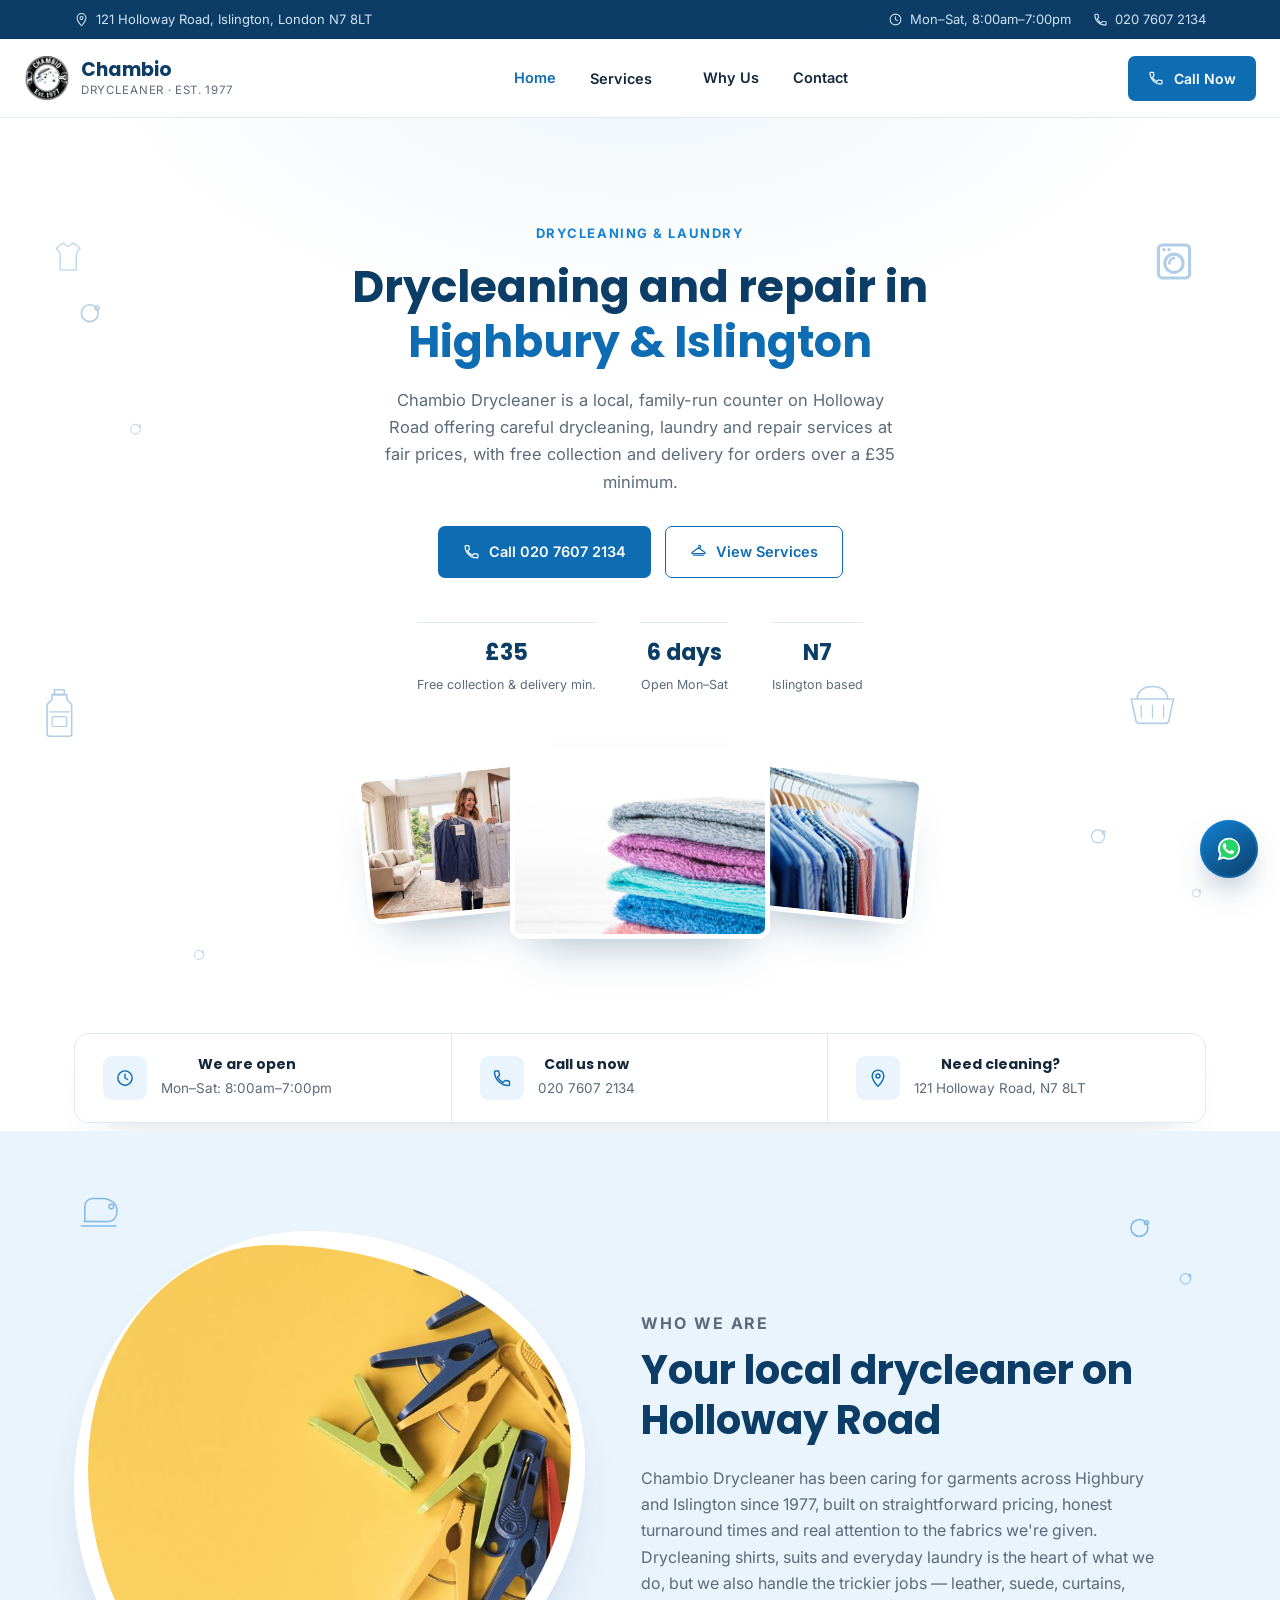
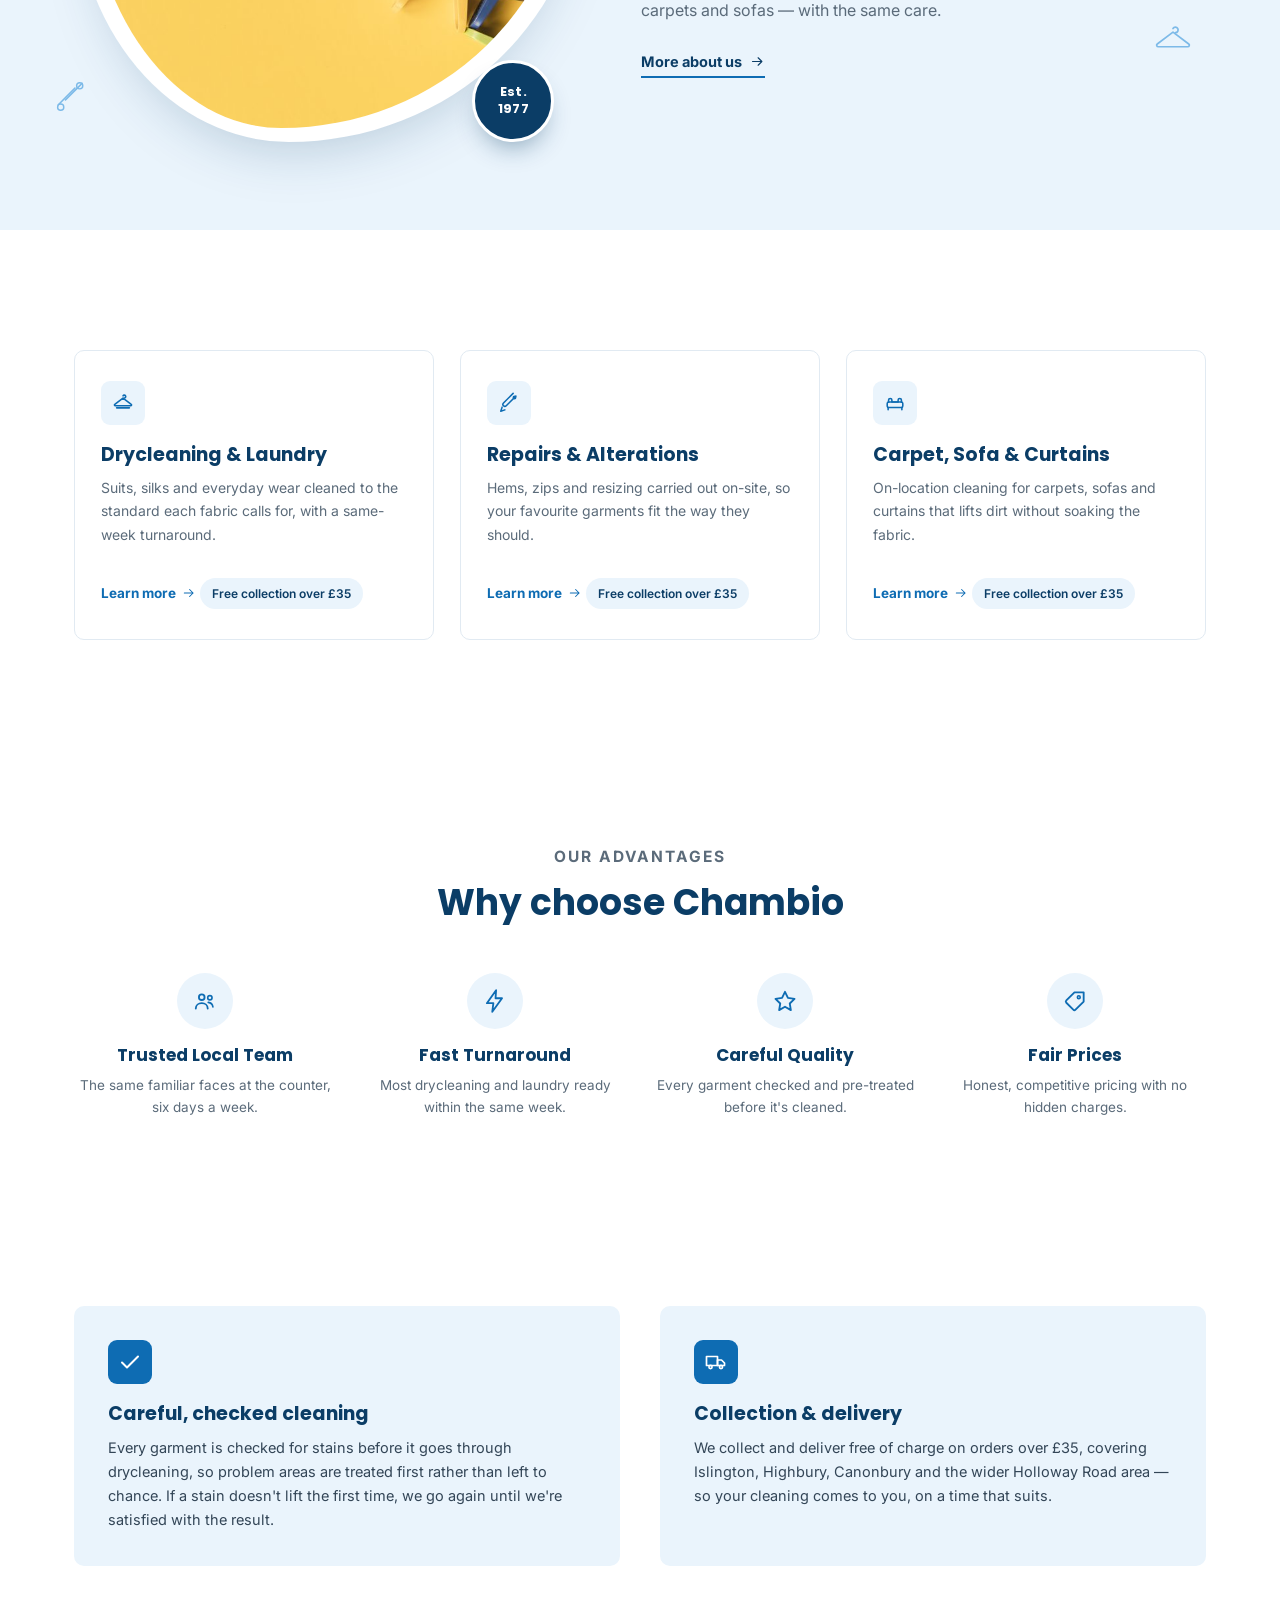
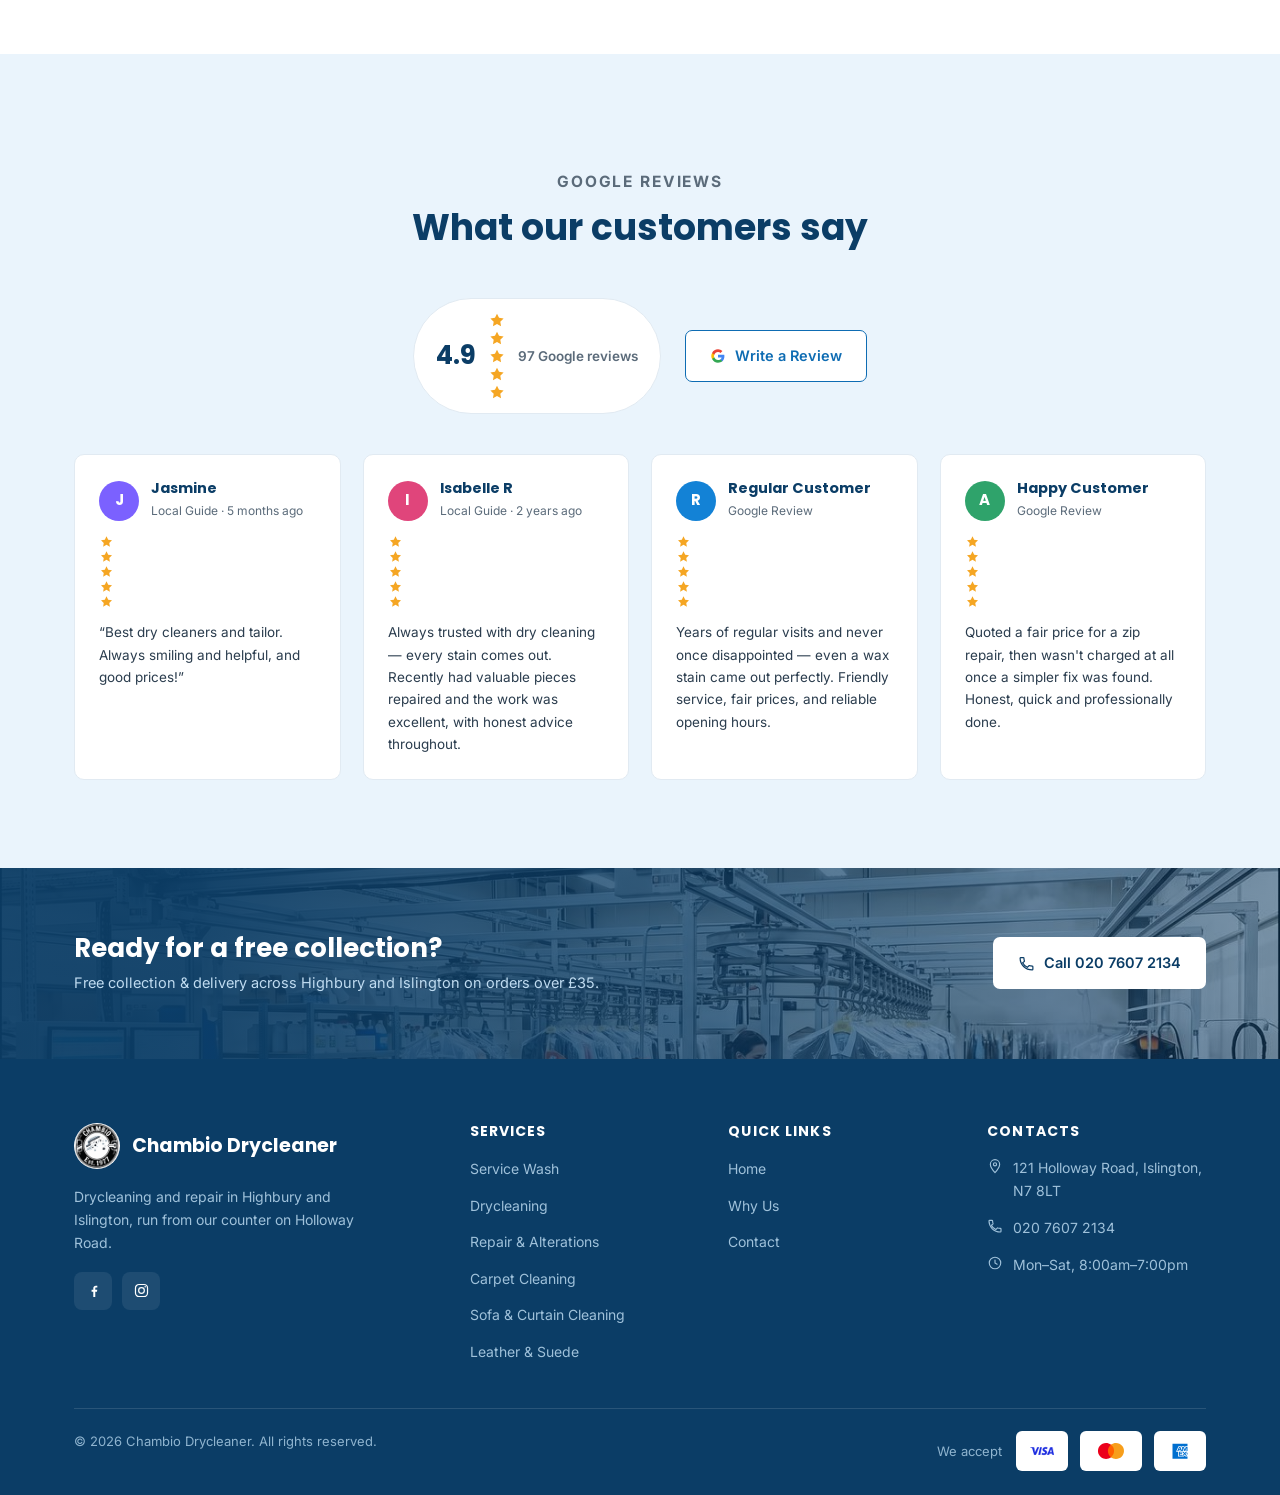
==== commit ab6c8726: "Update index.html" ====
--- a/index.html
+++ b/index.html
@@ -33,6 +33,8 @@
     <symbol id="ic-team" viewBox="0 0 24 24"><circle cx="9" cy="8.5" r="2.6" fill="none" stroke="currentColor" stroke-width="1.7"/><path d="M3.5 19c0-3 2.5-5 5.5-5s5.5 2 5.5 5" fill="none" stroke="currentColor" stroke-width="1.7" stroke-linecap="round"/><circle cx="16.5" cy="9" r="2" fill="none" stroke="currentColor" stroke-width="1.5"/><path d="M15 13.3c2.4.3 4 1.9 4.3 4.2" fill="none" stroke="currentColor" stroke-width="1.5" stroke-linecap="round"/></symbol>
     <symbol id="ic-bolt" viewBox="0 0 24 24"><path d="M13 2 4.5 14h6l-1 8L18.5 9.5h-6L13 2z" fill="none" stroke="currentColor" stroke-width="1.7" stroke-linejoin="round"/></symbol>
     <symbol id="ic-star" viewBox="0 0 24 24"><path d="M12 3.5l2.7 5.6 6.1.9-4.4 4.3 1 6.1L12 17.3l-5.4 3.1 1-6.1-4.4-4.3 6.1-.9L12 3.5z" fill="none" stroke="currentColor" stroke-width="1.7" stroke-linejoin="round"/></symbol>
+    <symbol id="ic-star-fill" viewBox="0 0 24 24"><path d="M12 3.5l2.7 5.6 6.1.9-4.4 4.3 1 6.1L12 17.3l-5.4 3.1 1-6.1-4.4-4.3 6.1-.9L12 3.5z" fill="currentColor"/></symbol>
+    <symbol id="ic-google" viewBox="0 0 24 24"><path d="M21.6 12.23c0-.75-.07-1.47-.19-2.16H12v4.1h5.4a4.63 4.63 0 0 1-2 3.03v2.5h3.24c1.9-1.75 2.96-4.33 2.96-7.47z" fill="#4285F4"/><path d="M12 22c2.7 0 4.96-.9 6.62-2.42l-3.23-2.5c-.9.6-2.05.96-3.39.96-2.6 0-4.8-1.76-5.59-4.12H3.07v2.58A10 10 0 0 0 12 22z" fill="#34A853"/><path d="M6.41 13.92a6 6 0 0 1 0-3.84V7.5H3.07a10 10 0 0 0 0 9l3.34-2.58z" fill="#FBBC05"/><path d="M12 5.98c1.47 0 2.79.5 3.82 1.5l2.87-2.87A9.6 9.6 0 0 0 12 2a10 10 0 0 0-8.93 5.5l3.34 2.58C7.2 7.74 9.4 5.98 12 5.98z" fill="#EA4335"/></symbol>
     <symbol id="ic-tag" viewBox="0 0 24 24"><path d="M20 12.5 12.5 20a1.5 1.5 0 0 1-2.1 0l-6.4-6.4a1.5 1.5 0 0 1 0-2.1L11.5 4H20v8.5z" fill="none" stroke="currentColor" stroke-width="1.7" stroke-linejoin="round"/><circle cx="15.5" cy="8.5" r="1.3" fill="none" stroke="currentColor" stroke-width="1.5"/></symbol>
     <symbol id="ic-mail" viewBox="0 0 24 24"><rect x="3" y="5" width="18" height="14" rx="2" fill="none" stroke="currentColor" stroke-width="1.7"/><path d="M4 6.5l8 6.5 8-6.5" fill="none" stroke="currentColor" stroke-width="1.7" stroke-linejoin="round"/></symbol>
     <symbol id="ic-fb" viewBox="0 0 24 24"><path d="M14.5 21v-7.2h2.4l.4-2.8h-2.8V9.2c0-.8.2-1.4 1.4-1.4h1.5V5.3c-.3 0-1.1-.1-2.1-.1-2.1 0-3.6 1.3-3.6 3.7v2.1H9.3v2.8h2.4V21h2.8z" fill="currentColor"/></symbol>
@@ -78,12 +80,12 @@
       <div class="dropdown">
         <button type="button" aria-expanded="false">Services <svg width="12" height="12"><use href="#ic-arrow" transform="rotate(90 12 12)"/></svg></button>
         <div class="dropdown-menu">
-          <a href="services.html#service-wash">Service Wash</a>
-          <a href="services.html#drycleaning">Drycleaning</a>
-          <a href="services.html#repair-alterations">Repair &amp; Alterations</a>
-          <a href="services.html#carpet-cleaning">Carpet Cleaning</a>
-          <a href="services.html#sofa-curtain">Sofa &amp; Curtain Cleaning</a>
-          <a href="services.html#leather-suede">Leather &amp; Suede</a>
+          <a href="service-wash.html">Service Wash</a>
+          <a href="drycleaning.html">Drycleaning</a>
+          <a href="repair-alterations.html">Repair &amp; Alterations</a>
+          <a href="carpet-cleaning.html">Carpet Cleaning</a>
+          <a href="sofa-curtain.html">Sofa &amp; Curtain Cleaning</a>
+          <a href="leather-suede.html">Leather &amp; Suede</a>
         </div>
       </div>
       <a href="about.html">Why Us</a>
@@ -189,21 +191,21 @@
           <span class="info-icon"><svg width="22" height="22"><use href="#ic-hanger"/></svg></span>
           <h3>Drycleaning &amp; Laundry</h3>
           <p>Suits, silks and everyday wear cleaned to the standard each fabric calls for, with a same-week turnaround.</p>
-          <a class="link" href="services.html#drycleaning">Learn more <svg width="14" height="14"><use href="#ic-arrow"/></svg></a>
+          <a class="link" href="drycleaning.html">Learn more <svg width="14" height="14"><use href="#ic-arrow"/></svg></a>
           <span class="badge">Free collection over &pound;35</span>
         </div>
         <div class="feature-panel">
           <span class="info-icon"><svg width="22" height="22"><use href="#ic-needle"/></svg></span>
           <h3>Repairs &amp; Alterations</h3>
           <p>Hems, zips and resizing carried out on-site, so your favourite garments fit the way they should.</p>
-          <a class="link" href="services.html#repair-alterations">Learn more <svg width="14" height="14"><use href="#ic-arrow"/></svg></a>
+          <a class="link" href="repair-alterations.html">Learn more <svg width="14" height="14"><use href="#ic-arrow"/></svg></a>
           <span class="badge">Free collection over &pound;35</span>
         </div>
         <div class="feature-panel">
           <span class="info-icon"><svg width="22" height="22"><use href="#ic-sofa"/></svg></span>
           <h3>Carpet, Sofa &amp; Curtains</h3>
           <p>On-location cleaning for carpets, sofas and curtains that lifts dirt without soaking the fabric.</p>
-          <a class="link" href="services.html#carpet-cleaning">Learn more <svg width="14" height="14"><use href="#ic-arrow"/></svg></a>
+          <a class="link" href="carpet-cleaning.html">Learn more <svg width="14" height="14"><use href="#ic-arrow"/></svg></a>
           <span class="badge">Free collection over &pound;35</span>
         </div>
       </div>
@@ -260,6 +262,107 @@
     </div>
   </section>
 
+  <!-- GOOGLE REVIEWS -->
+  <section class="reviews">
+    <div class="wrap">
+      <div class="section-head">
+        <p class="eyebrow">Google Reviews</p>
+        <h2>What our customers say</h2>
+      </div>
+
+      <div class="review-summary">
+        <div class="review-score">
+          <b>4.9</b>
+          <div class="review-stars">
+            <svg width="18" height="18"><use href="#ic-star-fill"/></svg>
+            <svg width="18" height="18"><use href="#ic-star-fill"/></svg>
+            <svg width="18" height="18"><use href="#ic-star-fill"/></svg>
+            <svg width="18" height="18"><use href="#ic-star-fill"/></svg>
+            <svg width="18" height="18"><use href="#ic-star-fill"/></svg>
+          </div>
+          <span>97 Google reviews</span>
+        </div>
+        <a class="btn btn-outline" href="https://search.google.com/local/writereview?placeid=ChIJN6A3bHAbdkgRHg3-8l5VAu8" target="_blank" rel="noopener">
+          <svg width="16" height="16"><use href="#ic-google"/></svg>Write a Review
+        </a>
+      </div>
+
+      <div class="review-grid">
+        <div class="review-card">
+          <div class="review-head">
+            <span class="review-avatar" style="background:#7B61FF;">J</span>
+            <div>
+              <h4>Jasmine</h4>
+              <span class="review-meta">Local Guide &middot; 5 months ago</span>
+            </div>
+          </div>
+          <div class="review-stars">
+            <svg width="15" height="15"><use href="#ic-star-fill"/></svg>
+            <svg width="15" height="15"><use href="#ic-star-fill"/></svg>
+            <svg width="15" height="15"><use href="#ic-star-fill"/></svg>
+            <svg width="15" height="15"><use href="#ic-star-fill"/></svg>
+            <svg width="15" height="15"><use href="#ic-star-fill"/></svg>
+          </div>
+          <p>&ldquo;Best dry cleaners and tailor. Always smiling and helpful, and good prices!&rdquo;</p>
+        </div>
+
+        <div class="review-card">
+          <div class="review-head">
+            <span class="review-avatar" style="background:#E0457B;">I</span>
+            <div>
+              <h4>Isabelle R</h4>
+              <span class="review-meta">Local Guide &middot; 2 years ago</span>
+            </div>
+          </div>
+          <div class="review-stars">
+            <svg width="15" height="15"><use href="#ic-star-fill"/></svg>
+            <svg width="15" height="15"><use href="#ic-star-fill"/></svg>
+            <svg width="15" height="15"><use href="#ic-star-fill"/></svg>
+            <svg width="15" height="15"><use href="#ic-star-fill"/></svg>
+            <svg width="15" height="15"><use href="#ic-star-fill"/></svg>
+          </div>
+          <p>Always trusted with dry cleaning &mdash; every stain comes out. Recently had valuable pieces repaired and the work was excellent, with honest advice throughout.</p>
+        </div>
+
+        <div class="review-card">
+          <div class="review-head">
+            <span class="review-avatar" style="background:#1382D6;">R</span>
+            <div>
+              <h4>Regular Customer</h4>
+              <span class="review-meta">Google Review</span>
+            </div>
+          </div>
+          <div class="review-stars">
+            <svg width="15" height="15"><use href="#ic-star-fill"/></svg>
+            <svg width="15" height="15"><use href="#ic-star-fill"/></svg>
+            <svg width="15" height="15"><use href="#ic-star-fill"/></svg>
+            <svg width="15" height="15"><use href="#ic-star-fill"/></svg>
+            <svg width="15" height="15"><use href="#ic-star-fill"/></svg>
+          </div>
+          <p>Years of regular visits and never once disappointed &mdash; even a wax stain came out perfectly. Friendly service, fair prices, and reliable opening hours.</p>
+        </div>
+
+        <div class="review-card">
+          <div class="review-head">
+            <span class="review-avatar" style="background:#2FA36B;">A</span>
+            <div>
+              <h4>Happy Customer</h4>
+              <span class="review-meta">Google Review</span>
+            </div>
+          </div>
+          <div class="review-stars">
+            <svg width="15" height="15"><use href="#ic-star-fill"/></svg>
+            <svg width="15" height="15"><use href="#ic-star-fill"/></svg>
+            <svg width="15" height="15"><use href="#ic-star-fill"/></svg>
+            <svg width="15" height="15"><use href="#ic-star-fill"/></svg>
+            <svg width="15" height="15"><use href="#ic-star-fill"/></svg>
+          </div>
+          <p>Quoted a fair price for a zip repair, then wasn't charged at all once a simpler fix was found. Honest, quick and professionally done.</p>
+        </div>
+      </div>
+    </div>
+  </section>
+
   <section style="padding:0;">
     <div class="cta-band">
       <div class="bg-photo"></div>
@@ -294,11 +397,12 @@
       <div>
         <h4>Services</h4>
         <ul>
-          <li><a href="services.html#service-wash">Service Wash</a></li>
-          <li><a href="services.html#drycleaning">Drycleaning</a></li>
-          <li><a href="services.html#repair-alterations">Repair &amp; Alterations</a></li>
-          <li><a href="services.html#carpet-cleaning">Carpet Cleaning</a></li>
-          <li><a href="services.html#leather-suede">Leather &amp; Suede</a></li>
+          <li><a href="service-wash.html">Service Wash</a></li>
+          <li><a href="drycleaning.html">Drycleaning</a></li>
+          <li><a href="repair-alterations.html">Repair &amp; Alterations</a></li>
+          <li><a href="carpet-cleaning.html">Carpet Cleaning</a></li>
+          <li><a href="sofa-curtain.html">Sofa &amp; Curtain Cleaning</a></li>
+          <li><a href="leather-suede.html">Leather &amp; Suede</a></li>
         </ul>
       </div>
       <div>
--- a/style.css
+++ b/style.css
@@ -307,35 +307,19 @@
     display:grid; grid-template-columns:repeat(3,1fr); gap:24px;
   }
   .service-card{
+    display:block;
     background:#fff; border-radius:var(--radius);
     border:1px solid var(--border);
     overflow:hidden;
-  }
+    transition:box-shadow .2s, transform .2s;
+  }
+  .service-card:hover{box-shadow:0 22px 40px -26px rgba(11,61,102,.28); transform:translateY(-3px);}
   .service-card .card-body{padding:24px 26px 28px;}
   .service-card .card-photo{
     width:100%; aspect-ratio:4/3; overflow:hidden; background:var(--blue-pale);
     position:relative;
   }
   .service-card .card-photo img{width:100%; height:100%; object-fit:cover; display:block;}
-  .service-card .card-photo.tint::after{
-    content:"";
-    position:absolute; inset:0;
-    background:linear-gradient(160deg, rgba(11,61,102,.55), rgba(19,130,214,.25));
-    mix-blend-mode:multiply;
-  }
-  .card-tagline{
-    position:absolute; left:0; right:0; bottom:0;
-    z-index:2;
-    padding:14px 18px 16px;
-    font-family:'Poppins', sans-serif;
-    font-style:italic;
-    font-weight:600;
-    font-size:13.5px;
-    line-height:1.35;
-    color:#fff;
-    background:linear-gradient(to top, rgba(11,61,102,.75), transparent);
-    text-shadow:0 1px 3px rgba(0,0,0,.3);
-  }
   .service-card .info-icon{width:50px;height:50px; margin-bottom:18px; background:var(--blue); color:#fff;}
   .service-card h3{font-size:18.5px; margin-bottom:8px;}
   .service-card p{font-size:14px; color:var(--grey-text); margin:0;}
@@ -346,6 +330,40 @@
   .why-item .info-icon{margin:0 auto 16px; width:56px; height:56px; border-radius:50%; background:var(--blue-pale);}
   .why-item h3{font-size:17px; margin-bottom:8px;}
   .why-item p{font-size:13.5px; color:var(--grey-text); margin:0;}
+
+  /* reviews */
+  .reviews{background:var(--blue-pale);}
+  .review-summary{
+    display:flex; align-items:center; justify-content:center; gap:24px;
+    flex-wrap:wrap;
+    margin:0 0 40px;
+  }
+  .review-score{
+    display:flex; align-items:center; gap:12px;
+    background:#fff; border:1px solid var(--border); border-radius:999px;
+    padding:12px 22px;
+  }
+  .review-score b{font-family:'Poppins',sans-serif; font-size:26px; color:var(--blue-dark);}
+  .review-score .review-stars{color:#F5A623;}
+  .review-score span{font-size:13.5px; color:var(--grey-text); font-weight:600;}
+  .review-summary .btn-outline{background:#fff;}
+  .review-grid{display:grid; grid-template-columns:repeat(4,1fr); gap:22px;}
+  .review-card{
+    background:#fff; border:1px solid var(--border); border-radius:var(--radius);
+    padding:24px;
+    display:flex; flex-direction:column; gap:12px;
+  }
+  .review-head{display:flex; align-items:center; gap:12px;}
+  .review-avatar{
+    width:40px; height:40px; border-radius:50%;
+    display:flex; align-items:center; justify-content:center;
+    color:#fff; font-family:'Poppins',sans-serif; font-weight:700; font-size:15px;
+    flex-shrink:0;
+  }
+  .review-head h4{font-size:14.5px; margin:0;}
+  .review-meta{font-size:12px; color:var(--grey-text);}
+  .review-card .review-stars{color:#F5A623;}
+  .review-card p{font-size:13.5px; color:var(--navy-text); opacity:.9; margin:0;}
 
   /* two-up explainer */
   .explain{background:var(--white);}
@@ -475,6 +493,7 @@
     .featured-grid, .service-grid{grid-template-columns:repeat(2,1fr);}
     .why-grid{grid-template-columns:repeat(2,1fr);}
     .explain-grid{grid-template-columns:1fr;}
+    .review-grid{grid-template-columns:repeat(2,1fr);}
     .storefront-grid{grid-template-columns:1fr 1fr;}
     .contact-grid{grid-template-columns:1fr;}
     .foot-grid{grid-template-columns:1fr 1fr;}
@@ -493,7 +512,7 @@
     nav.menu.open > a, nav.menu.open .dropdown > button{width:100%; justify-content:space-between; padding:12px 4px; border-bottom:1px solid var(--border);}
     .dropdown-menu{position:static; box-shadow:none; border:none; display:none; padding-left:12px;}
     .dropdown.open .dropdown-menu{display:block;}
-    .featured-grid, .service-grid, .why-grid, .foot-grid{grid-template-columns:1fr;}
+    .featured-grid, .service-grid, .why-grid, .foot-grid, .review-grid{grid-template-columns:1fr;}
     .storefront-grid{grid-template-columns:1fr;}
     .cta-band .wrap{flex-direction:column; align-items:flex-start;}
     .info-strip{margin-top:26px;}
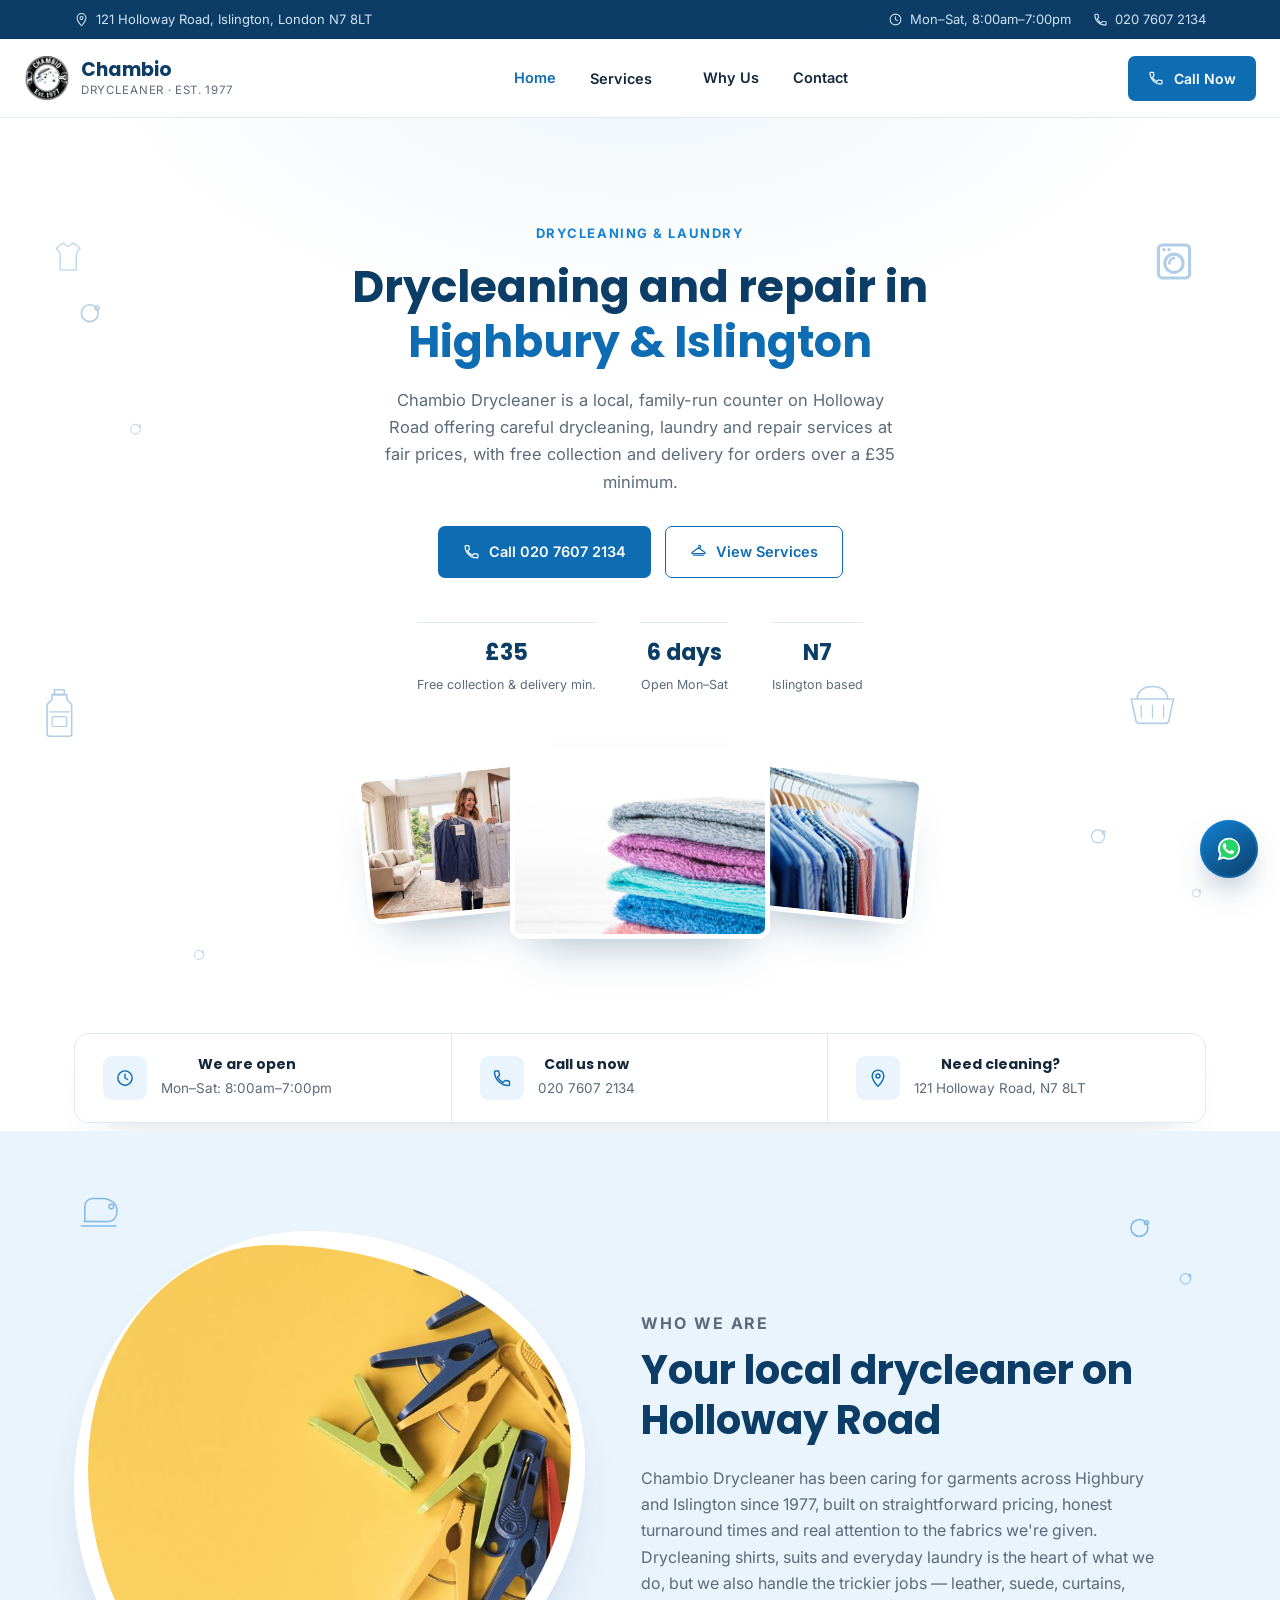
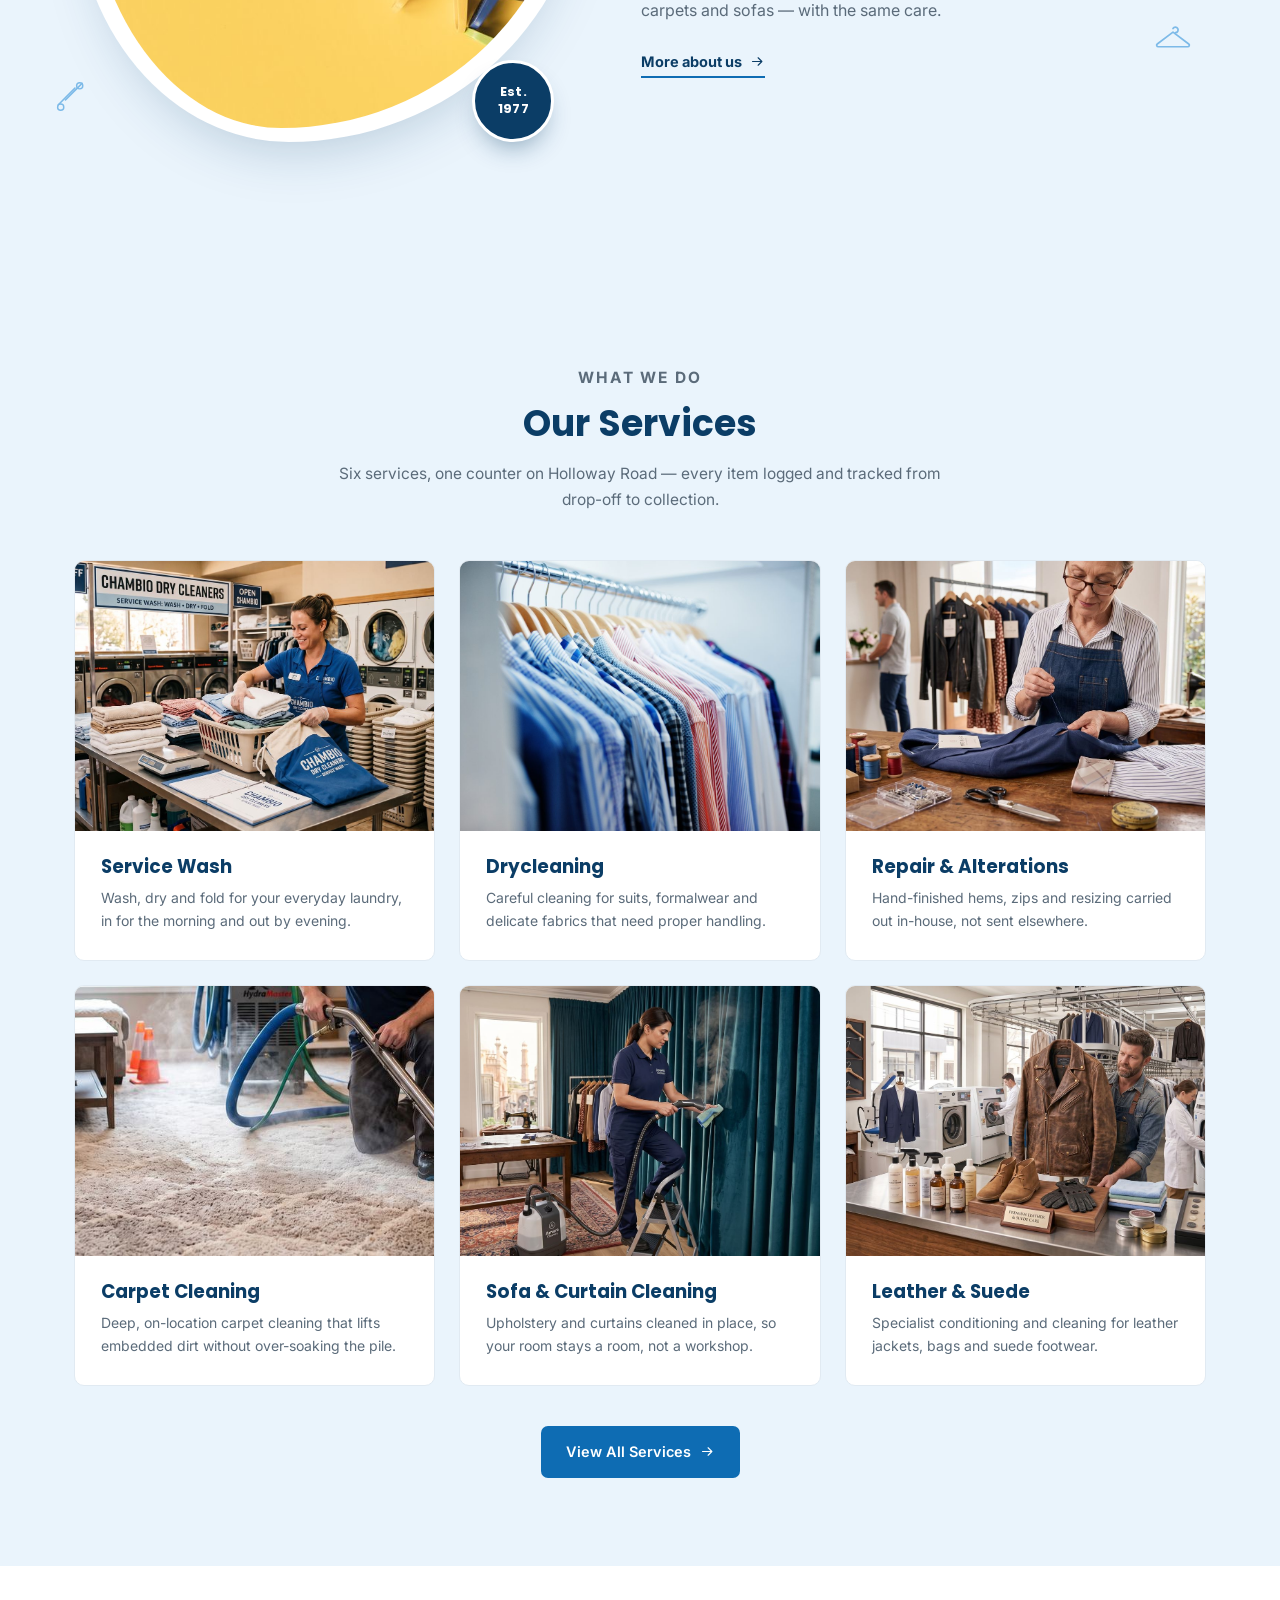
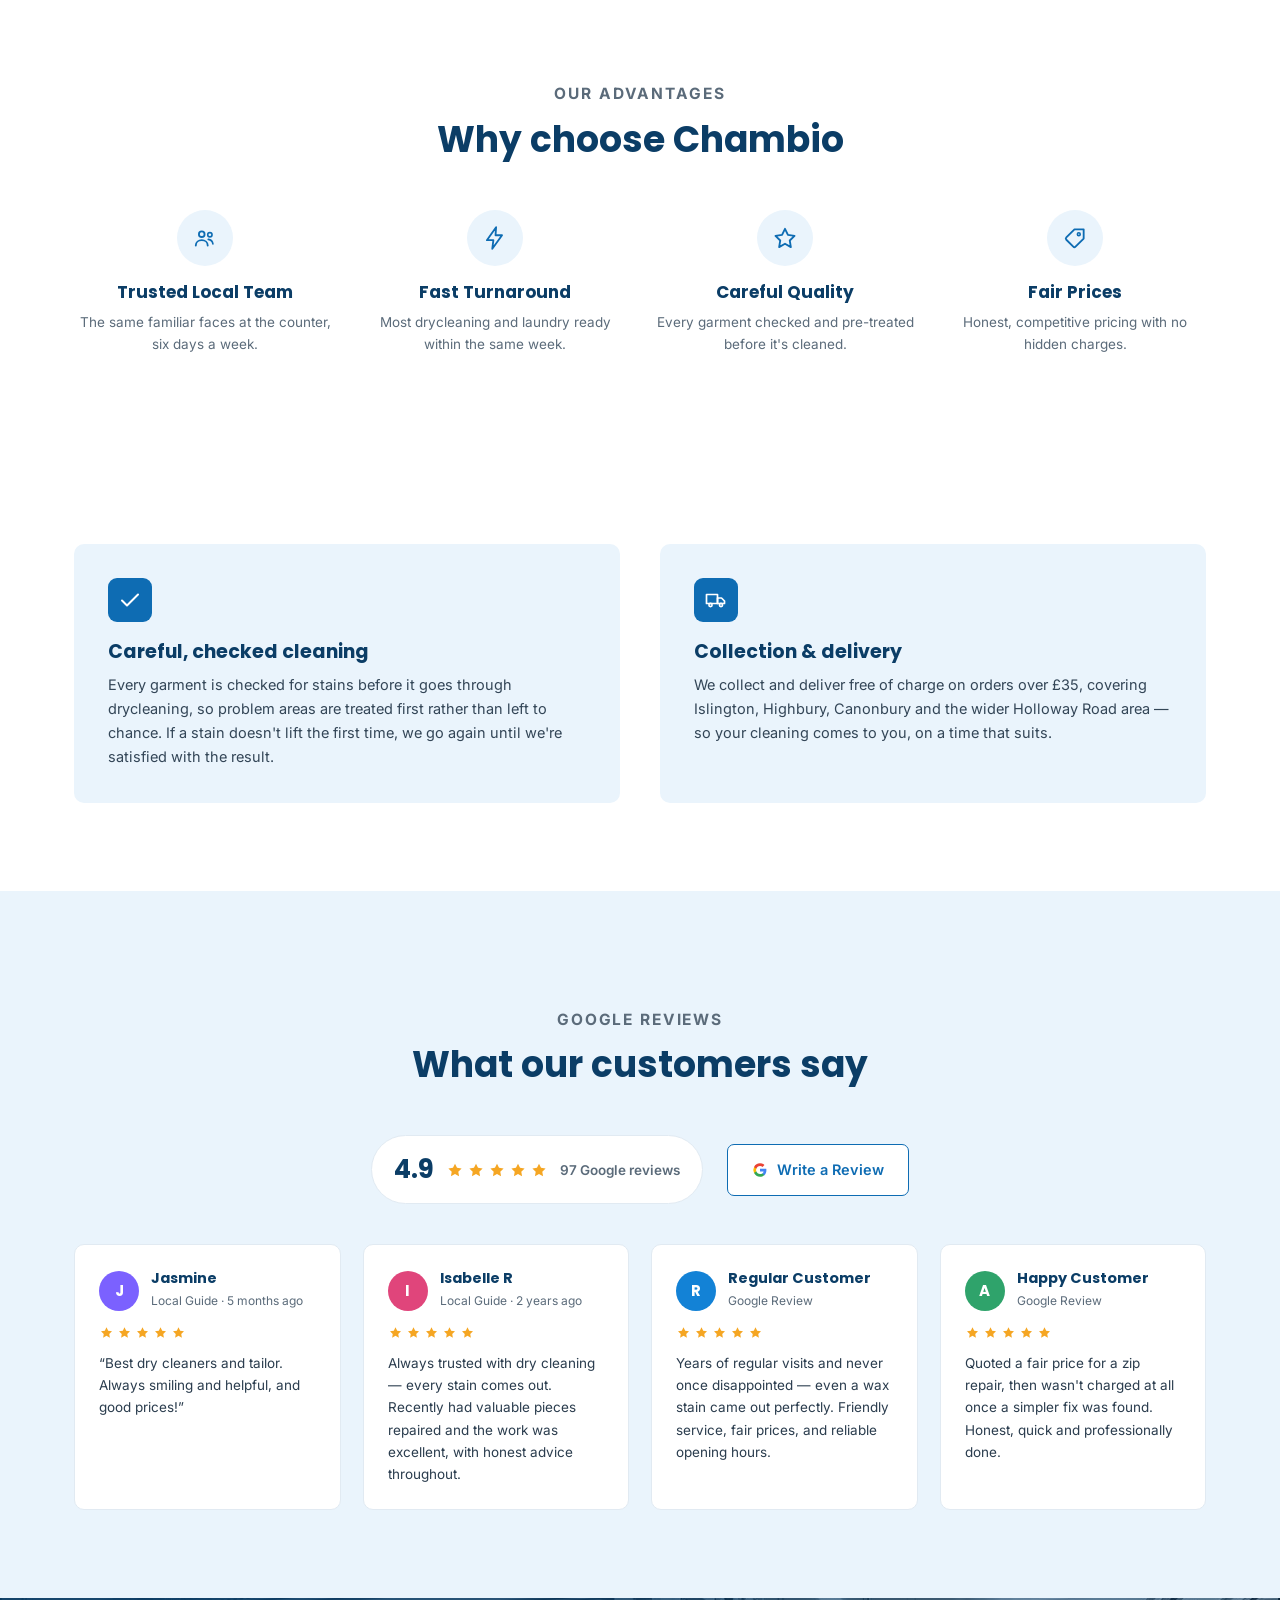
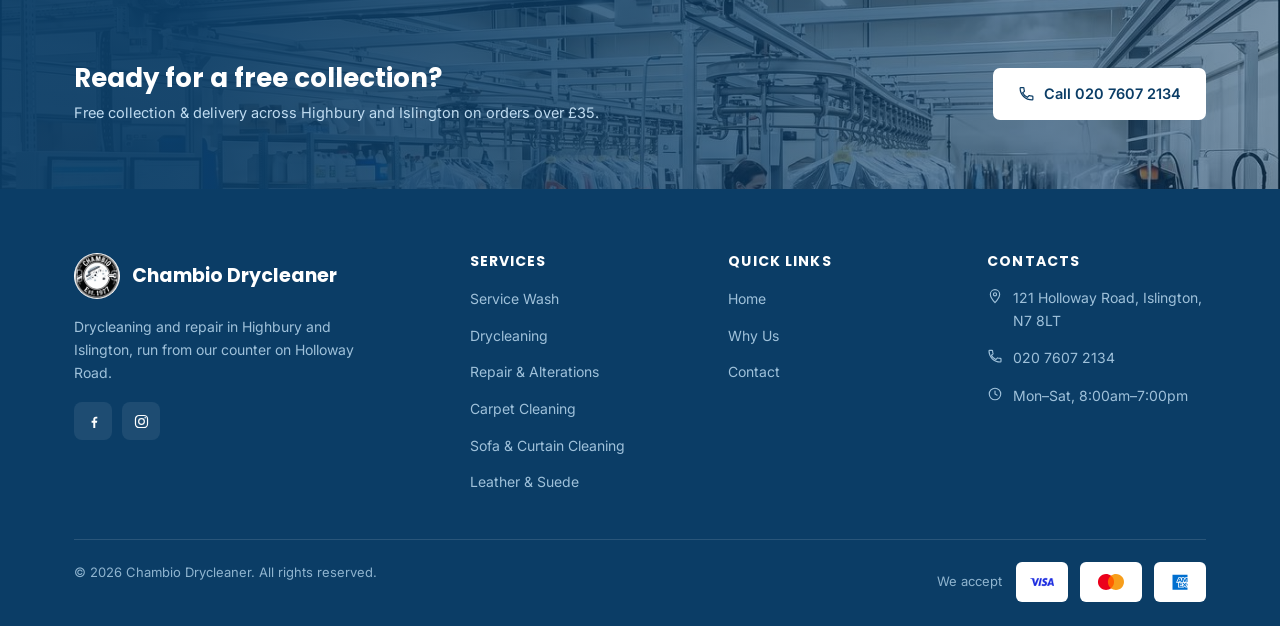
==== commit 474ded02: "Update index.html" ====
--- a/index.html
+++ b/index.html
@@ -183,31 +183,60 @@
     </div>
   </section>
 
-  <!-- FEATURED -->
-  <section class="featured" style="padding-top:120px;">
+  <!-- SERVICES -->
+  <section class="services" style="padding-top:120px;">
     <div class="wrap">
-      <div class="featured-grid">
-        <div class="feature-panel">
-          <span class="info-icon"><svg width="22" height="22"><use href="#ic-hanger"/></svg></span>
-          <h3>Drycleaning &amp; Laundry</h3>
-          <p>Suits, silks and everyday wear cleaned to the standard each fabric calls for, with a same-week turnaround.</p>
-          <a class="link" href="drycleaning.html">Learn more <svg width="14" height="14"><use href="#ic-arrow"/></svg></a>
-          <span class="badge">Free collection over &pound;35</span>
-        </div>
-        <div class="feature-panel">
-          <span class="info-icon"><svg width="22" height="22"><use href="#ic-needle"/></svg></span>
-          <h3>Repairs &amp; Alterations</h3>
-          <p>Hems, zips and resizing carried out on-site, so your favourite garments fit the way they should.</p>
-          <a class="link" href="repair-alterations.html">Learn more <svg width="14" height="14"><use href="#ic-arrow"/></svg></a>
-          <span class="badge">Free collection over &pound;35</span>
-        </div>
-        <div class="feature-panel">
-          <span class="info-icon"><svg width="22" height="22"><use href="#ic-sofa"/></svg></span>
-          <h3>Carpet, Sofa &amp; Curtains</h3>
-          <p>On-location cleaning for carpets, sofas and curtains that lifts dirt without soaking the fabric.</p>
-          <a class="link" href="carpet-cleaning.html">Learn more <svg width="14" height="14"><use href="#ic-arrow"/></svg></a>
-          <span class="badge">Free collection over &pound;35</span>
-        </div>
+      <div class="section-head">
+        <p class="eyebrow">What We Do</p>
+        <h2>Our Services</h2>
+        <p>Six services, one counter on Holloway Road &mdash; every item logged and tracked from drop-off to collection.</p>
+      </div>
+      <div class="service-grid">
+        <a class="service-card" href="service-wash.html">
+          <div class="card-photo"><img src="service-wash.jpg" alt="Staff member folding towels and preparing a service wash order" loading="lazy"></div>
+          <div class="card-body">
+            <h3>Service Wash</h3>
+            <p>Wash, dry and fold for your everyday laundry, in for the morning and out by evening.</p>
+          </div>
+        </a>
+        <a class="service-card" href="drycleaning.html">
+          <div class="card-photo"><img src="shirts-rack.jpg" alt="Pressed shirts hanging after drycleaning" loading="lazy"></div>
+          <div class="card-body">
+            <h3>Drycleaning</h3>
+            <p>Careful cleaning for suits, formalwear and delicate fabrics that need proper handling.</p>
+          </div>
+        </a>
+        <a class="service-card" href="repair-alterations.html">
+          <div class="card-photo"><img src="repair-alterations.jpg" alt="Seamstress hand-stitching a jacket repair at the alterations bench" loading="lazy"></div>
+          <div class="card-body">
+            <h3>Repair &amp; Alterations</h3>
+            <p>Hand-finished hems, zips and resizing carried out in-house, not sent elsewhere.</p>
+          </div>
+        </a>
+        <a class="service-card" href="carpet-cleaning.html">
+          <div class="card-photo"><img src="carpet-cleaning.jpg" alt="Carpet steam cleaning in progress" loading="lazy"></div>
+          <div class="card-body">
+            <h3>Carpet Cleaning</h3>
+            <p>Deep, on-location carpet cleaning that lifts embedded dirt without over-soaking the pile.</p>
+          </div>
+        </a>
+        <a class="service-card" href="sofa-curtain.html">
+          <div class="card-photo"><img src="curtain-cleaning.jpg" alt="Technician steam cleaning a heavy velvet curtain in place" loading="lazy"></div>
+          <div class="card-body">
+            <h3>Sofa &amp; Curtain Cleaning</h3>
+            <p>Upholstery and curtains cleaned in place, so your room stays a room, not a workshop.</p>
+          </div>
+        </a>
+        <a class="service-card" href="leather-suede.html">
+          <div class="card-photo"><img src="leather-suede.jpg" alt="Leather jacket, suede boots and gloves at the leather care bench" loading="lazy"></div>
+          <div class="card-body">
+            <h3>Leather &amp; Suede</h3>
+            <p>Specialist conditioning and cleaning for leather jackets, bags and suede footwear.</p>
+          </div>
+        </a>
+      </div>
+      <div style="text-align:center; margin-top:40px;">
+        <a class="btn btn-primary" href="services.html">View All Services <svg width="15" height="15"><use href="#ic-arrow"/></svg></a>
       </div>
     </div>
   </section>
--- a/style.css
+++ b/style.css
@@ -333,6 +333,7 @@
 
   /* reviews */
   .reviews{background:var(--blue-pale);}
+  .review-stars{display:flex; align-items:center; gap:3px;}
   .review-summary{
     display:flex; align-items:center; justify-content:center; gap:24px;
     flex-wrap:wrap;
